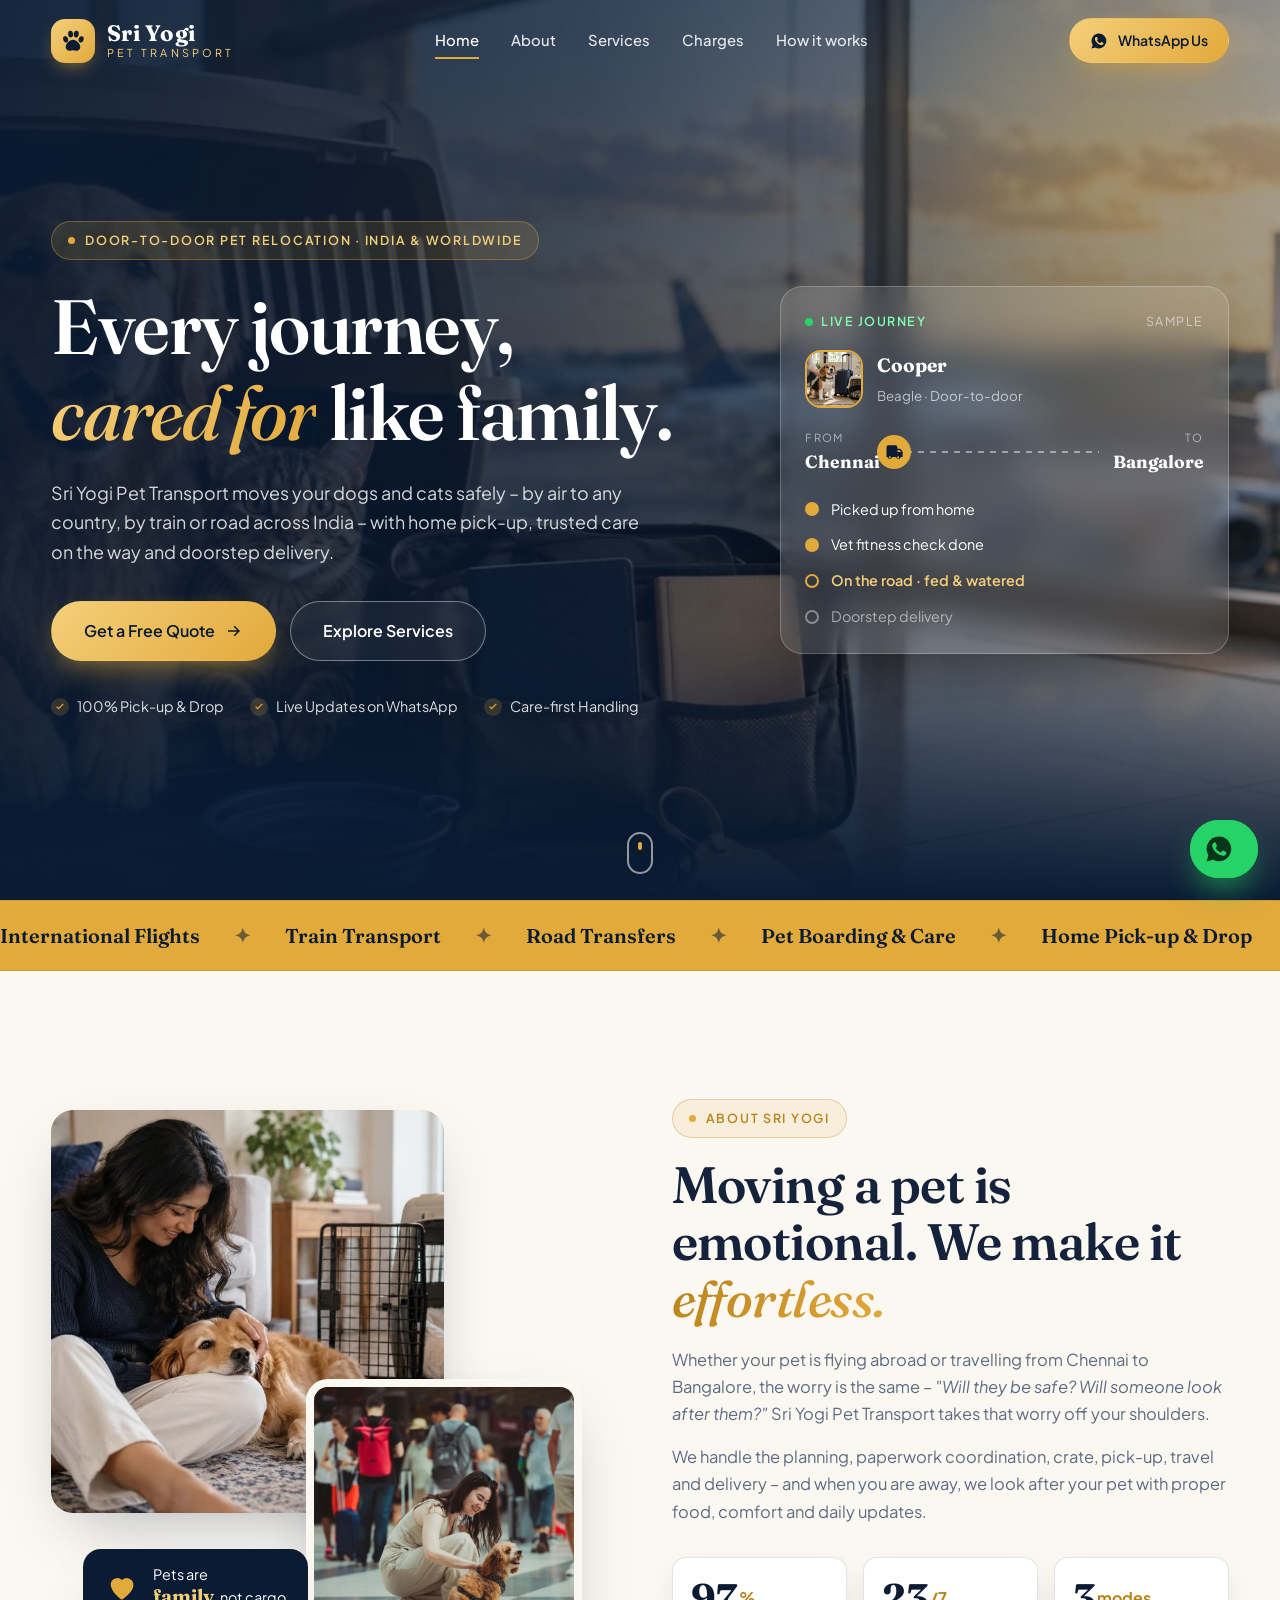
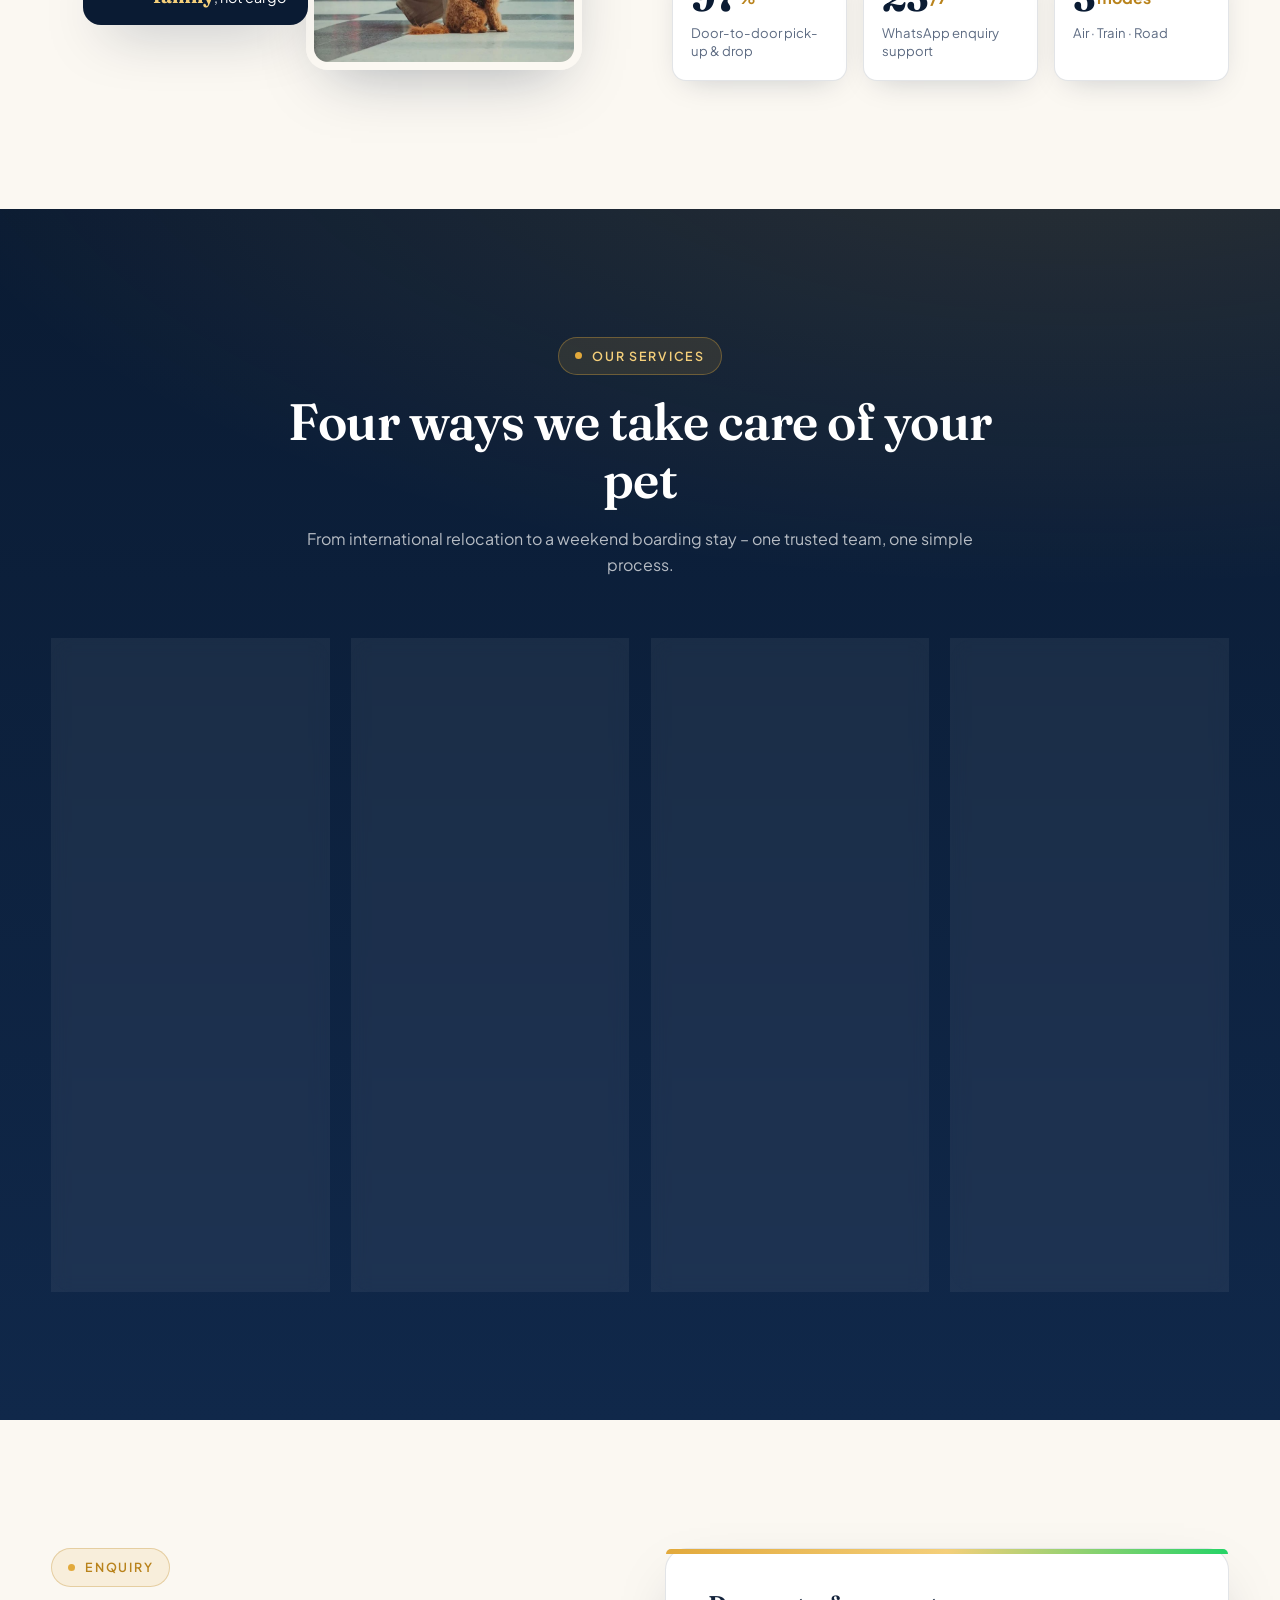
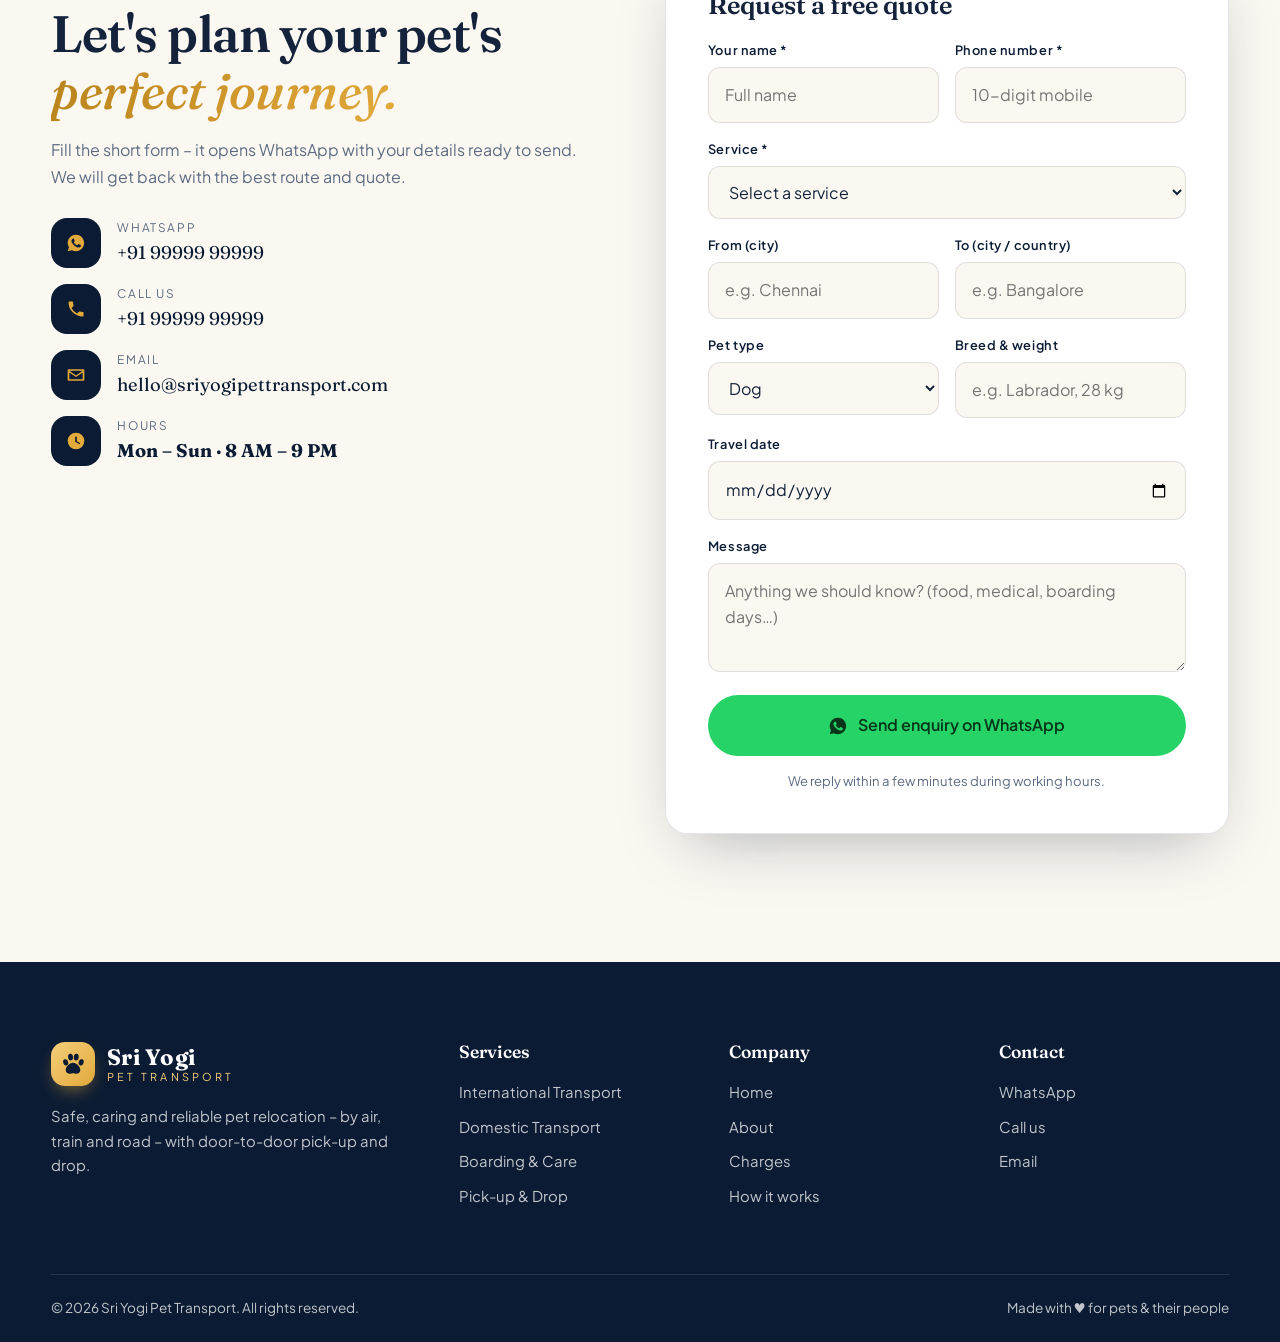
==== index.html @ 923035b8 "Initial commit: Sri Yogi Pet Transport website with responsive design" ====
<!DOCTYPE html>
<html lang="en">
<head>
  <meta charset="UTF-8" />
  <meta name="viewport" content="width=device-width, initial-scale=1" />
  <title>Safe Pet Relocation – Air, Train & Road | Sri Yogi Pet Transport</title>
  <meta name="description" content="Sri Yogi Pet Transport – door-to-door pet relocation for dogs and cats. International flights, domestic train and road transport, pet boarding, and pick-up &amp; drop across India." />
  <meta name="theme-color" content="#0a1b33" />
  <link rel="preconnect" href="https://fonts.googleapis.com" />
  <link rel="preconnect" href="https://fonts.gstatic.com" crossorigin />
  <link href="https://fonts.googleapis.com/css2?family=Fraunces:opsz,wght@9..144,400;9..144,600;9..144,700&family=Plus+Jakarta+Sans:wght@400;500;600;700&display=swap" rel="stylesheet" />
  <link rel="stylesheet" href="css/style.css" />
</head>
<body data-page="index.html">

  <!-- Preloader -->
  <div class="preloader" id="preloader" aria-hidden="true">
    <div class="preloader__inner">
      <svg class="preloader__paw" viewBox="0 0 64 64" width="72" height="72"><use href="#i-paw"/></svg>
      <span class="preloader__text">Sri Yogi Pet Transport</span>
      <div class="preloader__bar"><i></i></div>
    </div>
  </div>

  <!-- SVG icon sprite -->
  <svg width="0" height="0" style="position:absolute" aria-hidden="true">
    <defs>
      <symbol id="i-paw" viewBox="0 0 64 64"><g fill="currentColor"><ellipse cx="14" cy="28" rx="6" ry="8" transform="rotate(-18 14 28)"/><ellipse cx="26" cy="15" rx="6" ry="8.5" transform="rotate(-6 26 15)"/><ellipse cx="40" cy="15" rx="6" ry="8.5" transform="rotate(6 40 15)"/><ellipse cx="52" cy="28" rx="6" ry="8" transform="rotate(18 52 28)"/><path d="M32 29c-9 0-18 10-18 18 0 6 4.5 9 10 9 3.2 0 5.2-1.3 8-1.3s4.8 1.3 8 1.3c5.5 0 10-3 10-9 0-8-9-18-18-18z"/></g></symbol>
      <symbol id="i-plane" viewBox="0 0 24 24"><path fill="currentColor" d="M21 16v-2l-8-5V3.5a1.5 1.5 0 0 0-3 0V9l-8 5v2l8-2.5V19l-2 1.5V22l3.5-1 3.5 1v-1.5L13 19v-5.5z"/></symbol>
      <symbol id="i-train" viewBox="0 0 24 24"><path fill="currentColor" d="M12 2C8 2 4 2.5 4 6v9.5A3.5 3.5 0 0 0 7.5 19L6 20.5V21h2l2-2h4l2 2h2v-.5L16.5 19a3.5 3.5 0 0 0 3.5-3.5V6c0-3.5-4-4-8-4zM7.5 16a1.5 1.5 0 1 1 0-3 1.5 1.5 0 0 1 0 3zm9 0a1.5 1.5 0 1 1 0-3 1.5 1.5 0 0 1 0 3zM18 10H6V6h12z"/></symbol>
      <symbol id="i-van" viewBox="0 0 24 24"><path fill="currentColor" d="M3 6a2 2 0 0 1 2-2h9a2 2 0 0 1 2 2v2h2.6a2 2 0 0 1 1.6.8l1.8 2.4c.2.3.4.7.4 1.1V17a1 1 0 0 1-1 1h-1.1a3 3 0 0 1-5.8 0H9.9a3 3 0 0 1-5.8 0H3zm13 4v2h4.5L19 10zM7 17.2a1.2 1.2 0 1 0 0 2.4 1.2 1.2 0 0 0 0-2.4zm10 0a1.2 1.2 0 1 0 0 2.4 1.2 1.2 0 0 0 0-2.4z"/></symbol>
      <symbol id="i-home" viewBox="0 0 24 24"><path fill="currentColor" d="M12 3 2 12h3v8h5v-5h4v5h5v-8h3z"/></symbol>
      <symbol id="i-shield" viewBox="0 0 24 24"><path fill="currentColor" d="M12 2 4 5v6c0 5 3.4 9.3 8 11 4.6-1.7 8-6 8-11V5zm-1.2 14-3.5-3.5 1.4-1.4 2.1 2.1 4.6-4.6 1.4 1.4z"/></symbol>
      <symbol id="i-pin" viewBox="0 0 24 24"><path fill="currentColor" d="M12 2a7 7 0 0 0-7 7c0 5.2 7 13 7 13s7-7.8 7-13a7 7 0 0 0-7-7zm0 9.5A2.5 2.5 0 1 1 12 6.500a2.5 2.5 0 0 1 0 5z"/></symbol>
      <symbol id="i-doc" viewBox="0 0 24 24"><path fill="currentColor" d="M6 2h8l6 6v12a2 2 0 0 1-2 2H6a2 2 0 0 1-2-2V4a2 2 0 0 1 2-2zm7 1.5V9h5.500zM8 13v1.500h8V13zm0 3.500V18h8v-1.500z"/></symbol>
      <symbol id="i-heart" viewBox="0 0 24 24"><path fill="currentColor" d="M12 21s-8-5.200-8-11.200A4.800 4.800 0 0 1 12 7a4.800 4.800 0 0 1 8 3.800C20 15.800 12 21 12 21z"/></symbol>
      <symbol id="i-clock" viewBox="0 0 24 24"><path fill="currentColor" d="M12 2a10 10 0 1 0 0 20 10 10 0 0 0 0-20zm1 5v5.400l4 2.300-.8 1.300L11 13V7z"/></symbol>
      <symbol id="i-phone" viewBox="0 0 24 24"><path fill="currentColor" d="M6.600 10.800a15 15 0 0 0 6.600 6.600l2.200-2.200a1 1 0 0 1 1-.25c1.100.37 2.300.57 3.600.57a1 1 0 0 1 1 1V20a1 1 0 0 1-1 1A17 17 0 0 1 3 4a1 1 0 0 1 1-1h3.500a1 1 0 0 1 1 1c0 1.300.2 2.500.57 3.600a1 1 0 0 1-.25 1z"/></symbol>
      <symbol id="i-mail" viewBox="0 0 24 24"><path fill="currentColor" d="M3 5h18a1 1 0 0 1 1 1v12a1 1 0 0 1-1 1H3a1 1 0 0 1-1-1V6a1 1 0 0 1 1-1zm9 7.500L20 7H4zm0 2L4 9v8h16V9z"/></symbol>
      <symbol id="i-wa" viewBox="0 0 24 24"><path fill="currentColor" d="M12.040 2a9.900 9.900 0 0 0-8.500 15l-1.500 5 5.100-1.400A9.900 9.900 0 1 0 12.040 2zm5.800 14c-.25.700-1.400 1.300-1.900 1.350-.5.050-1 .25-3.400-.7-2.900-1.150-4.700-4.100-4.850-4.300-.15-.2-1.150-1.500-1.150-2.900s.75-2.050 1-2.350c.25-.3.550-.35.750-.35h.55c.2 0 .45-.05.65.5.25.55.8 1.900.85 2.050.05.15.1.3 0 .5-.1.200-.15.300-.3.500-.15.150-.3.350-.45.500-.15.150-.3.300-.15.600.15.300.7 1.150 1.500 1.850 1 .9 1.900 1.200 2.200 1.350.3.150.45.100.65-.1.150-.2.700-.8.900-1.100.2-.3.400-.25.650-.15.250.1 1.650.8 1.950.95.300.15.500.2.550.3.100.1.100.55-.15 1.250z"/></symbol>
      <symbol id="i-check" viewBox="0 0 24 24"><path fill="currentColor" d="m9.500 16.200-4-4 1.400-1.400 2.600 2.600 7.600-7.600 1.400 1.400z"/></symbol>
      <symbol id="i-arrow" viewBox="0 0 24 24"><path fill="currentColor" d="M13 5l7 7-7 7-1.400-1.400L16.200 13H4v-2h12.200l-4.600-4.600z"/></symbol>
    </defs>
  </svg>

  <!-- Header -->
  <header class="nav" id="nav">
    <div class="container nav__inner">
      <a href="index.html" class="brand" aria-label="Sri Yogi Pet Transport – Home">
        <span class="brand__mark"><svg width="26" height="26"><use href="#i-paw"/></svg></span>
        <span class="brand__text"><strong>Sri Yogi</strong><small>Pet Transport</small></span>
      </a>
      <nav class="nav__links" id="navLinks" aria-label="Primary">
        <a href="index.html" class="is-active">Home</a><a href="about.html">About</a><a href="services.html">Services</a><a href="charges.html">Charges</a><a href="how-it-works.html">How it works</a>
        <a href="#contact" class="nav__cta-mobile" data-wa-link><svg width="18" height="18"><use href="#i-wa"/></svg> WhatsApp Us</a>
      </nav>
      <div class="nav__actions">
        <a href="#contact" class="btn btn--gold btn--sm" data-wa-link>
          <svg width="18" height="18"><use href="#i-wa"/></svg> WhatsApp Us
        </a>
        <button class="burger" id="burger" aria-label="Menu" aria-expanded="false"><span></span><span></span><span></span></button>
      </div>
    </div>
  </header>

  <main>
    <section class="hero" id="home">
      <div class="hero__slides" aria-hidden="true">
        <div class="hero__slide is-active" style="background-image:url('images/travel-kit.jpg')"></div>
        <div class="hero__slide" style="background-image:url('images/airport-handover.jpg')"></div>
        <div class="hero__slide" style="background-image:url('images/intl-crate-pair.jpg')"></div>
      </div>
      <div class="hero__overlay"></div>
      <div class="hero__glow"></div>

      <div class="container hero__inner">
        <div class="hero__content">
          <span class="eyebrow reveal"><i></i> Door-to-door pet relocation · India &amp; Worldwide</span>
          <h1 class="hero__title reveal" data-delay="1">Every journey,<br><em>cared for</em> like family.</h1>
          <p class="hero__lead reveal" data-delay="2">
            Sri Yogi Pet Transport moves your dogs and cats safely – by air to any country, by train or road across India –
            with home pick-up, trusted care on the way and doorstep delivery.
          </p>
          <div class="hero__btns reveal" data-delay="3">
            <a href="#contact" class="btn btn--gold btn--lg">Get a Free Quote <svg width="18" height="18"><use href="#i-arrow"/></svg></a>
            <a href="services.html" class="btn btn--ghost btn--lg">Explore Services</a>
          </div>
          <ul class="hero__trust reveal" data-delay="4">
            <li><svg width="18" height="18"><use href="#i-check"/></svg> 100% Pick-up &amp; Drop</li>
            <li><svg width="18" height="18"><use href="#i-check"/></svg> Live Updates on WhatsApp</li>
            <li><svg width="18" height="18"><use href="#i-check"/></svg> Care-first Handling</li>
          </ul>
        </div>

        <aside class="journey-card reveal" data-delay="3" aria-label="Sample journey tracker">
          <div class="journey-card__head">
            <span class="live"><i></i> Live journey</span>
            <span class="journey-card__id">Sample</span>
          </div>
          <div class="journey-card__pet">
            <img src="images/pickup-ready.jpg" alt="Beagle ready for travel with crate and luggage" />
            <div><strong>Cooper</strong><small>Beagle · Door-to-door</small></div>
          </div>
          <div class="journey-card__route">
            <div><small>From</small><strong>Chennai</strong></div>
            <div class="journey-card__line"><span class="journey-card__van"><svg width="20" height="20"><use href="#i-van"/></svg></span></div>
            <div class="r"><small>To</small><strong>Bangalore</strong></div>
          </div>
          <ul class="steps-mini">
            <li class="done"><i></i> Picked up from home</li>
            <li class="done"><i></i> Vet fitness check done</li>
            <li class="now"><i></i> On the road · fed &amp; watered</li>
            <li><i></i> Doorstep delivery</li>
          </ul>
        </aside>
      </div>

      <a href="#about" class="scroll-hint" aria-label="Scroll down"><span></span></a>
    </section>

    <div class="marquee" aria-hidden="true">
      <div class="marquee__track">
        <span>International Flights</span><b>✦</b><span>Train Transport</span><b>✦</b><span>Road Transfers</span><b>✦</b><span>Pet Boarding &amp; Care</span><b>✦</b><span>Home Pick-up &amp; Drop</span><b>✦</b><span>Travel Documentation</span><b>✦</b>
        <span>International Flights</span><b>✦</b><span>Train Transport</span><b>✦</b><span>Road Transfers</span><b>✦</b><span>Pet Boarding &amp; Care</span><b>✦</b><span>Home Pick-up &amp; Drop</span><b>✦</b><span>Travel Documentation</span><b>✦</b>
      </div>
    </div>

    <section class="section about" id="about">
      <div class="container about__grid">
        <div class="about__media">
          <div class="about__img about__img--a"><img src="images/crate-comfort.jpg" alt="Woman comforting her golden retriever beside a travel crate" /></div>
          <div class="about__img about__img--b"><img src="images/airport-greeting.jpg" alt="Woman greeting her dog at the airport" /></div>
          <div class="about__badge"><svg width="34" height="34"><use href="#i-heart"/></svg><span>Pets are<br><b>family</b>, not cargo</span></div>
        </div>
        <div class="about__text">
          <span class="eyebrow eyebrow--dark reveal"><i></i> About Sri Yogi</span>
          <h2 class="h2 reveal">Moving a pet is emotional. We make it <em>effortless.</em></h2>
          <p class="reveal">
            Whether your pet is flying abroad or travelling from Chennai to Bangalore, the worry is the same –
            <em>"Will they be safe? Will someone look after them?"</em> Sri Yogi Pet Transport takes that worry off your shoulders.
          </p>
          <p class="reveal">
            We handle the planning, paperwork coordination, crate, pick-up, travel and delivery – and when you are away,
            we look after your pet with proper food, comfort and daily updates.
          </p>
          <div class="stats reveal">
            <div class="stat"><b data-count="100">0</b><sup>%</sup><span>Door-to-door pick-up &amp; drop</span></div>
            <div class="stat"><b data-count="24">0</b><sup>/7</sup><span>WhatsApp enquiry support</span></div>
            <div class="stat"><b data-count="3">0</b><sup>modes</sup><span>Air · Train · Road</span></div>
          </div>
        </div>
      </div>
    </section>

    <section class="section services" id="services">
      <div class="container">
        <div class="section__head center">
          <span class="eyebrow reveal"><i></i> Our Services</span>
          <h2 class="h2 h2--light reveal">Four ways we take care of your pet</h2>
          <p class="reveal">From international relocation to a weekend boarding stay – one trusted team, one simple process.</p>
        </div>

        <div class="cards">
          <article class="card tilt reveal">
            <div class="card__img"><img src="images/intl-crate-pair.jpg" alt="Dog and cat inside a travel crate at an airport" loading="lazy" /><span class="card__icon"><svg width="26" height="26"><use href="#i-plane"/></svg></span></div>
            <div class="card__body">
              <span class="card__num">01</span>
              <h3>International Pet Transportation</h3>
              <p>Dogs and cats – India to foreign countries and foreign countries to India.</p>
              <ul>
                <li><svg width="16" height="16"><use href="#i-check"/></svg> Flight booking coordination</li>
                <li><svg width="16" height="16"><use href="#i-check"/></svg> Travel crate arrangements</li>
                <li><svg width="16" height="16"><use href="#i-check"/></svg> Required documentation assistance</li>
                <li><svg width="16" height="16"><use href="#i-check"/></svg> Airport pick-up &amp; delivery coordination</li>
              </ul>
              <a href="#contact" class="card__link" data-service="International Pet Transportation">Enquire now <svg width="16" height="16"><use href="#i-arrow"/></svg></a>
            </div>
          </article>

          <article class="card tilt reveal" data-delay="1">
            <div class="card__img"><img src="images/train-journey.jpg" alt="Pet owner travelling by train with his Labrador" loading="lazy" /><span class="card__icon"><svg width="26" height="26"><use href="#i-train"/></svg></span></div>
            <div class="card__body">
              <span class="card__num">02</span>
              <h3>Domestic Pet Transportation</h3>
              <p>City-to-city within India – for example Chennai to Bangalore, Coimbatore to Chennai.</p>
              <ul>
                <li><svg width="16" height="16"><use href="#i-check"/></svg> Train transportation</li>
                <li><svg width="16" height="16"><use href="#i-check"/></svg> Road transportation</li>
                <li><svg width="16" height="16"><use href="#i-check"/></svg> City-to-city pick-up &amp; drop</li>
                <li><svg width="16" height="16"><use href="#i-check"/></svg> Door-to-door delivery</li>
              </ul>
              <a href="#contact" class="card__link" data-service="Domestic Pet Transportation">Enquire now <svg width="16" height="16"><use href="#i-arrow"/></svg></a>
            </div>
          </article>

          <article class="card tilt reveal" data-delay="2">
            <div class="card__img"><img src="images/boarding.jpg" alt="Happy Labrador relaxing at a clean pet boarding centre" loading="lazy" /><span class="card__icon"><svg width="26" height="26"><use href="#i-home"/></svg></span></div>
            <div class="card__body">
              <span class="card__num">03</span>
              <h3>Pet Boarding &amp; Care</h3>
              <p>Going on vacation or a business trip? Leave your pet with us, safe and comfortable.</p>
              <ul>
                <li><svg width="16" height="16"><use href="#i-check"/></svg> Daily pet accommodation</li>
                <li><svg width="16" height="16"><use href="#i-check"/></svg> Food &amp; feeding</li>
                <li><svg width="16" height="16"><use href="#i-check"/></svg> Bathing &amp; grooming (if offered)</li>
                <li><svg width="16" height="16"><use href="#i-check"/></svg> Daily care &amp; photo/video updates</li>
              </ul>
              <a href="#contact" class="card__link" data-service="Pet Boarding & Care">Enquire now <svg width="16" height="16"><use href="#i-arrow"/></svg></a>
            </div>
          </article>

          <article class="card tilt reveal" data-delay="3">
            <div class="card__img"><img src="images/pickup-ready.jpg" alt="Beagle waiting with luggage and travel crate for pick-up" loading="lazy" /><span class="card__icon"><svg width="26" height="26"><use href="#i-van"/></svg></span></div>
            <div class="card__body">
              <span class="card__num">04</span>
              <h3>Pet Pick-up &amp; Drop</h3>
              <p>A dedicated pick-up and drop for every trip – from your home to the destination doorstep.</p>
              <ul>
                <li><svg width="16" height="16"><use href="#i-check"/></svg> Home pick-up</li>
                <li><svg width="16" height="16"><use href="#i-check"/></svg> Airport &amp; railway station pick-up</li>
                <li><svg width="16" height="16"><use href="#i-check"/></svg> Destination doorstep delivery</li>
                <li><svg width="16" height="16"><use href="#i-check"/></svg> Dedicated pet transport vehicle (if available)</li>
              </ul>
              <a href="#contact" class="card__link" data-service="Pet Pick-up & Drop">Enquire now <svg width="16" height="16"><use href="#i-arrow"/></svg></a>
            </div>
          </article>
        </div>
      </div>
    </section>

    <section class="section contact" id="contact">
      <div class="container contact__grid">
        <div class="contact__info">
          <span class="eyebrow eyebrow--dark reveal"><i></i> Enquiry</span>
          <h2 class="h2 reveal">Let's plan your pet's <em>perfect journey.</em></h2>
          <p class="reveal">Fill the short form – it opens WhatsApp with your details ready to send. We will get back with the best route and quote.</p>

          <ul class="contact__list reveal">
            <li><span><svg width="20" height="20"><use href="#i-wa"/></svg></span><div><small>WhatsApp</small><a href="#" data-wa-link data-wa-text>+91 00000 00000</a></div></li>
            <li><span><svg width="20" height="20"><use href="#i-phone"/></svg></span><div><small>Call us</small><a href="#" data-phone-link data-phone-text>+91 00000 00000</a></div></li>
            <li><span><svg width="20" height="20"><use href="#i-mail"/></svg></span><div><small>Email</small><a href="#" data-mail-link data-mail-text>hello@sriyogipettransport.com</a></div></li>
            <li><span><svg width="20" height="20"><use href="#i-clock"/></svg></span><div><small>Hours</small><b>Mon – Sun · 8 AM – 9 PM</b></div></li>
          </ul>
        </div>

        <form class="form reveal" id="enquiryForm" novalidate>
          <h3>Request a free quote</h3>
          <div class="field-row">
            <label class="field"><span>Your name *</span><input type="text" name="name" required placeholder="Full name" /></label>
            <label class="field"><span>Phone number *</span><input type="tel" name="phone" required placeholder="10-digit mobile" /></label>
          </div>
          <label class="field"><span>Service *</span>
            <select name="service" id="serviceSelect" required>
              <option value="">Select a service</option>
              <option>International Pet Transportation</option>
              <option>Domestic Pet Transportation</option>
              <option>Pet Boarding &amp; Care</option>
              <option>Pet Pick-up &amp; Drop</option>
            </select>
          </label>
          <div class="field-row">
            <label class="field"><span>From (city)</span><input type="text" name="from" placeholder="e.g. Chennai" /></label>
            <label class="field"><span>To (city / country)</span><input type="text" name="to" placeholder="e.g. Bangalore" /></label>
          </div>
          <div class="field-row">
            <label class="field"><span>Pet type</span>
              <select name="pet"><option>Dog</option><option>Cat</option></select>
            </label>
            <label class="field"><span>Breed &amp; weight</span><input type="text" name="breed" placeholder="e.g. Labrador, 28 kg" /></label>
          </div>
          <label class="field"><span>Travel date</span><input type="date" name="date" /></label>
          <label class="field"><span>Message</span><textarea name="msg" rows="3" placeholder="Anything we should know? (food, medical, boarding days…)"></textarea></label>
          <button type="submit" class="btn btn--wa btn--lg btn--block"><svg width="20" height="20"><use href="#i-wa"/></svg> Send enquiry on WhatsApp</button>
          <p class="form__note" id="formNote">We reply within a few minutes during working hours.</p>
        </form>
      </div>
    </section>
  </main>

  <!-- FOOTER -->
  <footer class="footer">
    <div class="container footer__grid">
      <div class="footer__brand">
        <a href="index.html" class="brand brand--light"><span class="brand__mark"><svg width="26" height="26"><use href="#i-paw"/></svg></span><span class="brand__text"><strong>Sri Yogi</strong><small>Pet Transport</small></span></a>
        <p>Safe, caring and reliable pet relocation – by air, train and road – with door-to-door pick-up and drop.</p>
      </div>
      <div><h4>Services</h4><ul><li><a href="services.html">International Transport</a></li><li><a href="services.html">Domestic Transport</a></li><li><a href="services.html">Boarding &amp; Care</a></li><li><a href="services.html">Pick-up &amp; Drop</a></li></ul></div>
      <div><h4>Company</h4><ul><li><a href="index.html">Home</a></li><li><a href="about.html">About</a></li><li><a href="charges.html">Charges</a></li><li><a href="how-it-works.html">How it works</a></li></ul></div>
      <div><h4>Contact</h4><ul><li><a href="#" data-wa-link>WhatsApp</a></li><li><a href="#" data-phone-link>Call us</a></li><li><a href="#" data-mail-link>Email</a></li></ul></div>
    </div>
    <div class="container footer__bar"><span>© <span id="year"></span> Sri Yogi Pet Transport. All rights reserved.</span><span>Made with ♥ for pets &amp; their people</span></div>
  </footer>

  <a href="#" class="wa-float" data-wa-link aria-label="Chat on WhatsApp"><svg width="30" height="30"><use href="#i-wa"/></svg><span>Chat with us</span></a>
  <button class="to-top" id="toTop" aria-label="Back to top"><svg width="20" height="20" style="transform:rotate(-90deg)"><use href="#i-arrow"/></svg></button>

  <script src="js/main.js"></script>
</body>
</html>
---- css/style.css ----
/* ==========================================================
   Sri Yogi Pet Transport – Premium stylesheet
   ========================================================== */
:root{
  --navy:#0a1b33; --navy-2:#10284a; --navy-3:#17355f;
  --gold:#e2a93b; --gold-2:#f4cf7a; --gold-3:#b9831c;
  --cream:#fbf8f2; --cream-2:#f3ede1; --white:#fff;
  --ink:#14233b; --muted:#5d6b82; --line:rgba(20,35,59,.12);
  --wa:#25d366; --wa-dark:#1ba955;
  --radius:22px; --radius-sm:14px;
  --shadow:0 24px 60px -24px rgba(10,27,51,.35);
  --shadow-sm:0 10px 30px -14px rgba(10,27,51,.25);
  --ff-head:'Fraunces',Georgia,'Times New Roman',serif;
  --ff-body:'Plus Jakarta Sans',system-ui,-apple-system,'Segoe UI',Roboto,sans-serif;
  --ease:cubic-bezier(.22,.8,.24,1);
}
*,*::before,*::after{box-sizing:border-box}
html{scroll-behavior:smooth;scroll-padding-top:84px;overflow-x:hidden}
body{margin:0;font-family:var(--ff-body);color:var(--ink);background:var(--cream);line-height:1.65;-webkit-font-smoothing:antialiased;overflow-x:hidden;width:100%}
img{max-width:100%;display:block}
a{color:inherit;text-decoration:none}
ul{list-style:none;margin:0;padding:0}
button{font:inherit;cursor:pointer}
h1,h2,h3,h4{font-family:var(--ff-head);line-height:1.12;margin:0;font-weight:600}
p{margin:0 0 1rem}
.container{width:min(1200px,92%);margin-inline:auto}
.section{padding:clamp(72px,10vw,130px) 0;position:relative}
.center{text-align:center}
svg{flex-shrink:0}

/* ---------- Preloader ---------- */
.preloader{position:fixed;inset:0;background:var(--navy);z-index:999;display:grid;place-items:center;transition:opacity .6s var(--ease),visibility .6s}
.preloader.is-done{opacity:0;visibility:hidden}
.preloader__inner{text-align:center;color:var(--gold)}
.preloader__paw{animation:pawBounce 1s ease-in-out infinite}
.preloader__text{display:block;margin:14px 0 18px;font-family:var(--ff-head);font-size:1.25rem;color:#fff;letter-spacing:.04em}
.preloader__bar{width:180px;height:3px;background:rgba(255,255,255,.15);border-radius:3px;overflow:hidden;margin:auto}
.preloader__bar i{display:block;height:100%;width:40%;background:linear-gradient(90deg,var(--gold),var(--gold-2));animation:load 1.1s ease-in-out infinite}
@keyframes pawBounce{0%,100%{transform:translateY(0) rotate(-6deg)}50%{transform:translateY(-12px) rotate(6deg)}}
@keyframes load{0%{transform:translateX(-100%)}100%{transform:translateX(450%)}}

/* ---------- Buttons ---------- */
.btn{display:inline-flex;align-items:center;justify-content:center;gap:10px;padding:13px 26px;border-radius:999px;font-weight:600;font-size:.95rem;border:1.5px solid transparent;transition:transform .35s var(--ease),box-shadow .35s var(--ease),background .3s,color .3s,border-color .3s;position:relative;overflow:hidden;white-space:nowrap}
.btn svg{transition:transform .35s var(--ease)}
.btn:hover svg:last-child{transform:translateX(4px)}
.btn--sm{padding:10px 20px;font-size:.88rem}
.btn--lg{padding:16px 32px;font-size:1rem}
.btn--block{width:100%}
.btn--gold{background:linear-gradient(135deg,var(--gold-2),var(--gold));color:var(--navy);box-shadow:0 12px 30px -10px rgba(226,169,59,.7)}
.btn--gold:hover{transform:translateY(-3px);box-shadow:0 18px 36px -10px rgba(226,169,59,.85)}
.btn--ghost{color:#fff;border-color:rgba(255,255,255,.4);background:rgba(255,255,255,.06);backdrop-filter:blur(6px)}
.btn--ghost:hover{background:#fff;color:var(--navy);transform:translateY(-3px)}
.btn--navy{background:var(--navy);color:#fff}
.btn--navy:hover{background:var(--navy-3);transform:translateY(-3px);box-shadow:var(--shadow-sm)}
.btn--wa{background:var(--wa);color:#05361a}
.btn--wa:hover{background:var(--wa-dark);color:#fff;transform:translateY(-3px);box-shadow:0 16px 30px -12px rgba(37,211,102,.8)}
.btn::after{content:"";position:absolute;top:0;left:-120%;width:60%;height:100%;background:linear-gradient(100deg,transparent,rgba(255,255,255,.45),transparent);transform:skewX(-20deg);transition:left .7s var(--ease)}
.btn:hover::after{left:140%}

/* ---------- Eyebrow / headings ---------- */
.eyebrow{display:inline-flex;align-items:center;gap:10px;padding:8px 16px;border-radius:999px;font-size:.78rem;letter-spacing:.14em;text-transform:uppercase;font-weight:600;color:var(--gold-2);background:rgba(226,169,59,.12);border:1px solid rgba(226,169,59,.35)}
.eyebrow i{width:7px;height:7px;border-radius:50%;background:var(--gold);box-shadow:0 0 0 0 rgba(226,169,59,.7);animation:ping 2s infinite}
.eyebrow--dark{color:var(--gold-3);background:rgba(226,169,59,.12);border-color:rgba(185,131,28,.3)}
@keyframes ping{70%{box-shadow:0 0 0 10px rgba(226,169,59,0)}100%{box-shadow:0 0 0 0 rgba(226,169,59,0)}}
.h2{font-size:clamp(2rem,4.2vw,3.2rem);margin:18px 0 18px;letter-spacing:-.01em}
.h2 em,.hero__title em{font-style:italic;font-weight:500;background:linear-gradient(120deg,var(--gold-3),var(--gold));-webkit-background-clip:text;background-clip:text;color:transparent}
.h2--light{color:#fff}
.section__head{max-width:720px;margin:0 auto 60px}
.section__head p{color:var(--muted)}
.services .section__head p,.process .section__head p,.faq p{color:rgba(255,255,255,.7)}

/* ---------- Navigation ---------- */
.nav{position:fixed;inset:0 0 auto 0;z-index:100;padding:18px 0;transition:background .4s,padding .4s,box-shadow .4s}
.nav.is-scrolled{background:rgba(10,27,51,.88);backdrop-filter:blur(14px);padding:10px 0;box-shadow:0 10px 30px -18px rgba(0,0,0,.6)}
.nav__inner{display:flex;align-items:center;justify-content:space-between;gap:24px}
.brand{display:flex;align-items:center;gap:12px;color:#fff}
.brand__mark{width:44px;height:44px;border-radius:14px;display:grid;place-items:center;background:linear-gradient(135deg,var(--gold-2),var(--gold));color:var(--navy);box-shadow:0 8px 20px -8px rgba(226,169,59,.8);transition:transform .5s var(--ease)}
.brand:hover .brand__mark{transform:rotate(-12deg) scale(1.06)}
.brand__text{display:flex;flex-direction:column;line-height:1}
.brand__text strong{font-family:var(--ff-head);font-size:1.4rem;letter-spacing:.01em}
.brand__text small{font-size:.68rem;letter-spacing:.28em;text-transform:uppercase;color:var(--gold-2);margin-top:4px}
.nav__links{display:flex;gap:32px}
.nav__links a{color:rgba(255,255,255,.88);font-weight:500;font-size:.93rem;position:relative;padding:6px 0}
.nav__links a::after{content:"";position:absolute;left:0;bottom:0;height:2px;width:0;background:var(--gold);transition:width .35s var(--ease)}
.nav__links a:hover,.nav__links a.is-active{color:#fff}
.nav__links a:hover::after,.nav__links a.is-active::after{width:100%}
.nav__cta-mobile{display:none}
.nav__actions{display:flex;align-items:center;gap:14px}
.burger{display:none;width:44px;height:44px;border-radius:12px;border:1px solid rgba(255,255,255,.3);background:rgba(255,255,255,.08);flex-direction:column;align-items:center;justify-content:center;gap:5px}
.burger span{width:20px;height:2px;background:#fff;border-radius:2px;transition:transform .35s var(--ease),opacity .25s}
.burger[aria-expanded="true"] span:nth-child(1){transform:translateY(7px) rotate(45deg)}
.burger[aria-expanded="true"] span:nth-child(2){opacity:0}
.burger[aria-expanded="true"] span:nth-child(3){transform:translateY(-7px) rotate(-45deg)}

/* ---------- Hero ---------- */
.hero{position:relative;min-height:100vh;min-height:100svh;display:flex;align-items:center;color:#fff;overflow:hidden;padding:130px 0 90px;background:var(--navy)}
.hero__slides,.hero__slide{position:absolute;inset:0}
.hero__slide{background-size:cover;background-position:center;opacity:0;transform:scale(1.08);transition:opacity 1.6s ease}
.hero__slide.is-active{opacity:1;animation:kenburns 14s ease-out forwards}
@keyframes kenburns{from{transform:scale(1.08)}to{transform:scale(1.22) translate(-1.5%,1%)}}
.hero__overlay{position:absolute;inset:0;background:linear-gradient(100deg,rgba(10,27,51,.94) 0%,rgba(10,27,51,.78) 42%,rgba(10,27,51,.35) 100%),linear-gradient(0deg,var(--navy) 0%,transparent 30%)}
.hero__glow{position:absolute;width:640px;height:640px;right:-160px;top:-160px;background:radial-gradient(circle,rgba(226,169,59,.32),transparent 65%);filter:blur(10px);animation:float 9s ease-in-out infinite}
@keyframes float{0%,100%{transform:translate(0,0)}50%{transform:translate(-40px,40px)}}
.hero__inner{position:relative;display:grid;grid-template-columns:1.2fr .8fr;gap:56px;align-items:center}
.hero__title{font-size:clamp(2.6rem,6vw,5rem);margin:24px 0 22px;letter-spacing:-.02em;font-weight:600}
.hero__title em{background:linear-gradient(120deg,var(--gold-2),var(--gold));-webkit-background-clip:text;background-clip:text}
.hero__lead{font-size:clamp(1rem,1.4vw,1.18rem);color:rgba(255,255,255,.82);max-width:600px}
.hero__btns{display:flex;flex-wrap:wrap;gap:14px;margin:34px 0 34px}
.hero__trust{display:flex;flex-wrap:wrap;gap:12px 26px;font-size:.9rem;color:rgba(255,255,255,.85)}
.hero__trust li{display:flex;align-items:center;gap:8px}
.hero__trust svg{color:var(--gold);background:rgba(226,169,59,.18);border-radius:50%;padding:2px}

.journey-card{background:rgba(255,255,255,.1);border:1px solid rgba(255,255,255,.22);backdrop-filter:blur(18px);border-radius:var(--radius);padding:24px;box-shadow:0 30px 70px -30px rgba(0,0,0,.7);animation:bob 6s ease-in-out infinite}
@keyframes bob{0%,100%{transform:translateY(0)}50%{transform:translateY(-12px)}}
.journey-card__head{display:flex;justify-content:space-between;align-items:center;margin-bottom:18px;font-size:.78rem;text-transform:uppercase;letter-spacing:.12em}
.live{display:flex;align-items:center;gap:8px;color:#7dffb0;font-weight:600}
.live i{width:8px;height:8px;border-radius:50%;background:#25d366;animation:ping2 1.6s infinite}
@keyframes ping2{0%{box-shadow:0 0 0 0 rgba(37,211,102,.7)}100%{box-shadow:0 0 0 12px rgba(37,211,102,0)}}
.journey-card__id{color:rgba(255,255,255,.55)}
.journey-card__pet{display:flex;gap:14px;align-items:center;margin-bottom:20px}
.journey-card__pet img{width:58px;height:58px;border-radius:16px;object-fit:cover;border:2px solid var(--gold)}
.journey-card__pet strong{display:block;font-family:var(--ff-head);font-size:1.2rem}
.journey-card__pet small{color:rgba(255,255,255,.65)}
.journey-card__route{display:flex;align-items:center;gap:14px;margin-bottom:22px}
.journey-card__route small{display:block;font-size:.7rem;text-transform:uppercase;letter-spacing:.12em;color:rgba(255,255,255,.55)}
.journey-card__route strong{font-family:var(--ff-head);font-size:1.1rem}
.journey-card__route .r{text-align:right}
.journey-card__line{flex:1;height:2px;position:relative;background:repeating-linear-gradient(90deg,rgba(255,255,255,.45) 0 6px,transparent 6px 12px)}
.journey-card__van{position:absolute;top:50%;left:0;transform:translate(-50%,-50%);width:34px;height:34px;border-radius:50%;background:var(--gold);color:var(--navy);display:grid;place-items:center;animation:drive 6s ease-in-out infinite}
@keyframes drive{0%{left:0}100%{left:100%}}
.steps-mini{display:grid;gap:12px;font-size:.9rem}
.steps-mini li{display:flex;align-items:center;gap:12px;color:rgba(255,255,255,.55)}
.steps-mini i{width:14px;height:14px;border-radius:50%;border:2px solid rgba(255,255,255,.4);flex-shrink:0}
.steps-mini .done{color:#fff}.steps-mini .done i{background:var(--gold);border-color:var(--gold)}
.steps-mini .now{color:var(--gold-2);font-weight:600}.steps-mini .now i{border-color:var(--gold);animation:ping 1.6s infinite}

.scroll-hint{position:absolute;left:50%;bottom:26px;width:26px;height:42px;border:2px solid rgba(255,255,255,.55);border-radius:20px;transform:translateX(-50%)}
.scroll-hint span{position:absolute;left:50%;top:8px;width:4px;height:8px;border-radius:4px;background:var(--gold);transform:translateX(-50%);animation:scrollDot 1.8s infinite}
@keyframes scrollDot{0%{opacity:1;top:8px}100%{opacity:0;top:22px}}

/* ---------- Marquee ---------- */
.marquee{background:var(--gold);color:var(--navy);overflow:hidden;padding:18px 0;border-block:1px solid rgba(10,27,51,.1)}
.marquee__track{display:flex;gap:34px;width:max-content;animation:marquee 32s linear infinite;font-family:var(--ff-head);font-size:1.25rem;font-weight:600;white-space:nowrap}
.marquee b{opacity:.55}
@keyframes marquee{to{transform:translateX(-50%)}}

/* ---------- About ---------- */
.about__grid{display:grid;grid-template-columns:1fr 1.05fr;gap:clamp(40px,7vw,100px);align-items:center}
.about__media{position:relative;height:560px}
.about__img{position:absolute;overflow:hidden;border-radius:var(--radius);box-shadow:var(--shadow);transition:transform .4s var(--ease)}
.about__img img{width:100%;height:100%;object-fit:cover;display:block;transition:transform .6s var(--ease)}
.about__img:hover img{transform:scale(1.05)}
.about__img--a{width:74%;height:72%;top:0;left:0}
.about__img--b{width:52%;height:52%;right:0;bottom:0;border:8px solid var(--cream)}
.about__badge{position:absolute;left:6%;bottom:8%;display:flex;align-items:center;gap:14px;padding:16px 22px;background:var(--navy);color:#fff;border-radius:18px;box-shadow:var(--shadow);font-size:.9rem;line-height:1.3;animation:bob 5s ease-in-out infinite;z-index:2}
.about__badge svg{color:var(--gold)}
.about__badge b{color:var(--gold-2);font-family:var(--ff-head);font-size:1.2rem}
.about__text p{color:var(--muted);font-size:1.03rem}
.stats{display:grid;grid-template-columns:repeat(3,1fr);gap:16px;margin-top:32px}
.stat{background:#fff;border:1px solid var(--line);border-radius:var(--radius-sm);padding:20px 18px;box-shadow:var(--shadow-sm);transition:transform .4s var(--ease)}
.stat:hover{transform:translateY(-6px)}
.stat b{font-family:var(--ff-head);font-size:2.4rem;color:var(--navy);line-height:1}
.stat sup{font-size:1rem;color:var(--gold-3);font-weight:700;margin-left:2px}
.stat span{display:block;font-size:.82rem;color:var(--muted);margin-top:6px;line-height:1.35}

/* ---------- Services ---------- */
.services{background:radial-gradient(1200px 500px at 85% -10%,rgba(226,169,59,.16),transparent),linear-gradient(180deg,var(--navy),var(--navy-2));color:#fff;overflow:hidden}
.cards{display:grid;grid-template-columns:repeat(4,1fr);gap:22px}
.card{background:rgba(255,255,255,.06);border:1px solid rgba(255,255,255,.14);border-radius:var(--radius);overflow:hidden;display:flex;flex-direction:column;backdrop-filter:blur(8px);transition:border-color .4s,box-shadow .4s,transform .25s;transform-style:preserve-3d}
.card:hover{border-color:rgba(226,169,59,.6);box-shadow:0 30px 60px -28px rgba(0,0,0,.8)}
.card__img{position:relative;height:210px;overflow:hidden}
.card__img img{width:100%;height:100%;object-fit:cover;transition:transform 1s var(--ease)}
.card:hover .card__img img{transform:scale(1.1)}
.card__img::after{content:"";position:absolute;inset:0;background:linear-gradient(0deg,rgba(10,27,51,.85),transparent 60%)}
.card__icon{position:absolute;z-index:2;left:18px;bottom:-22px;width:54px;height:54px;border-radius:16px;background:linear-gradient(135deg,var(--gold-2),var(--gold));color:var(--navy);display:grid;place-items:center;box-shadow:0 12px 24px -10px rgba(226,169,59,.8);transform:translateY(-22px)}
.card__body{padding:26px 22px 24px;display:flex;flex-direction:column;flex:1}
.card__num{font-family:var(--ff-head);color:var(--gold);font-size:.95rem;letter-spacing:.14em;margin-bottom:6px}
.card h3{font-size:1.28rem;margin-bottom:10px;color:#fff}
.card p{color:rgba(255,255,255,.72);font-size:.92rem}
.card ul{display:grid;gap:9px;margin:6px 0 22px;font-size:.86rem;color:rgba(255,255,255,.85)}
.card li{display:flex;gap:9px;align-items:flex-start}
.card li svg{color:var(--gold);margin-top:3px}
.card__link{margin-top:auto;display:inline-flex;align-items:center;gap:8px;color:var(--gold-2);font-weight:600;font-size:.92rem}
.card__link svg{transition:transform .35s var(--ease)}
.card__link:hover svg{transform:translateX(6px)}

/* ---------- Routes ---------- */
.routes__grid{display:grid;grid-template-columns:1fr 1fr;gap:clamp(36px,6vw,90px);align-items:center}
.routes__text p{color:var(--muted)}
.route-modes{display:inline-flex;padding:6px;background:#fff;border:1px solid var(--line);border-radius:999px;margin:12px 0 22px;box-shadow:var(--shadow-sm)}
.route-mode{display:flex;align-items:center;gap:8px;border:0;background:transparent;padding:10px 20px;border-radius:999px;font-weight:600;color:var(--muted);transition:background .3s,color .3s}
.route-mode.is-active{background:var(--navy);color:var(--gold-2)}
.route-list{display:flex;flex-wrap:wrap;gap:10px;margin-bottom:28px;min-height:110px;align-content:flex-start}
.route-chip{padding:10px 18px;border-radius:999px;background:#fff;border:1px solid var(--line);font-weight:600;font-size:.9rem;display:inline-flex;gap:8px;align-items:center;transition:all .3s var(--ease);animation:chipIn .5s var(--ease) both}
.route-chip svg{color:var(--gold-3)}
.route-chip:hover,.route-chip.is-active{background:var(--navy);color:#fff;border-color:var(--navy);transform:translateY(-3px)}
.route-chip.is-active svg{color:var(--gold)}
@keyframes chipIn{from{opacity:0;transform:translateY(10px) scale(.95)}to{opacity:1;transform:none}}
.map-card{background:linear-gradient(160deg,var(--navy),var(--navy-3));border-radius:var(--radius);padding:22px 22px 0;color:#fff;box-shadow:var(--shadow);overflow:hidden}
.map-svg{width:100%;height:auto}
.map-dots circle{fill:rgba(255,255,255,.14)}
.map-label{fill:#fff;font-family:var(--ff-head);font-size:19px}
.pulse{transform-box:fill-box;transform-origin:center;animation:pulseR 2.2s infinite}
@keyframes pulseR{0%{transform:scale(.6);opacity:.8}100%{transform:scale(1.8);opacity:0}}
.map-card__foot{display:flex;justify-content:space-between;align-items:center;padding:16px 4px 20px;border-top:1px solid rgba(255,255,255,.14);font-size:.88rem;color:rgba(255,255,255,.7)}
.map-card__foot b{color:var(--gold-2);font-family:var(--ff-head);font-size:1.05rem}
.routes__photos{display:grid;grid-template-columns:1fr 1fr;gap:16px;margin-top:16px}
.routes__photos figure{margin:0;position:relative;border-radius:var(--radius-sm);overflow:hidden;aspect-ratio:16/10;box-shadow:var(--shadow-sm)}
.routes__photos img{width:100%;height:100%;object-fit:cover;transition:transform 1s var(--ease)}
.routes__photos figure:hover img{transform:scale(1.08)}
.routes__photos figcaption{position:absolute;left:12px;bottom:10px;padding:4px 12px;border-radius:999px;background:rgba(10,27,51,.75);backdrop-filter:blur(6px);color:#fff;font-size:.78rem;font-weight:600}

/* ---------- Process / Timeline ---------- */
.process{background:var(--navy);color:#fff;overflow:hidden}
.process::before{content:"";position:absolute;inset:0;background:radial-gradient(700px 400px at 10% 20%,rgba(226,169,59,.12),transparent),radial-gradient(600px 400px at 95% 90%,rgba(31,163,160,.14),transparent)}
.process .container{position:relative}
.timeline{position:relative;max-width:900px;margin:auto;display:grid;gap:28px}
.timeline__line{position:absolute;left:28px;top:10px;bottom:10px;width:2px;background:rgba(255,255,255,.14)}
.timeline__line i{display:block;width:100%;height:0;background:linear-gradient(180deg,var(--gold-2),var(--gold));box-shadow:0 0 14px rgba(226,169,59,.7)}
.tl-item{position:relative;padding-left:90px}
.tl-dot{position:absolute;left:0;top:6px;width:58px;height:58px;border-radius:50%;background:var(--navy-2);border:2px solid rgba(255,255,255,.25);display:grid;place-items:center;color:var(--gold);transition:all .5s var(--ease)}
.tl-item.is-visible .tl-dot{background:linear-gradient(135deg,var(--gold-2),var(--gold));color:var(--navy);border-color:var(--gold);box-shadow:0 0 0 8px rgba(226,169,59,.15)}
.tl-card{background:rgba(255,255,255,.06);border:1px solid rgba(255,255,255,.12);border-radius:var(--radius-sm);padding:22px 26px;transition:transform .4s var(--ease),border-color .4s}
.tl-card:hover{transform:translateX(8px);border-color:rgba(226,169,59,.5)}
.tl-card span{font-size:.75rem;letter-spacing:.18em;text-transform:uppercase;color:var(--gold)}
.tl-card h3{font-size:1.4rem;margin:6px 0 8px}
.tl-card p{margin:0;color:rgba(255,255,255,.72);font-size:.95rem}

/* ---------- Care ---------- */
.care__grid{display:grid;grid-template-columns:1fr 1.1fr;gap:clamp(36px,6vw,90px);align-items:center}
.care__media{position:relative;height:520px}
.care__frame{border-radius:var(--radius);overflow:hidden;box-shadow:var(--shadow)}
.care__img{position:absolute;overflow:hidden;border-radius:var(--radius);box-shadow:var(--shadow);transition:transform .4s var(--ease)}
.care__img img{width:100%;height:100%;object-fit:cover;display:block;transition:transform .6s var(--ease)}
.care__img:hover img{transform:scale(1.05)}
.care__img--main{width:76%;height:74%;top:0;left:0}
.care__img--sub{width:54%;height:54%;right:0;bottom:0;border:8px solid var(--cream);border-radius:var(--radius)}
.care__chip{position:absolute;display:flex;align-items:center;gap:8px;padding:11px 18px;border-radius:999px;background:#fff;color:var(--navy);font-weight:600;font-size:.85rem;box-shadow:var(--shadow);animation:bob 5s ease-in-out infinite;z-index:2}
.care__chip svg{color:var(--gold-3)}
.care__chip.c1{top:6%;right:-4%}
.care__chip.c2{bottom:8%;left:-4%;animation-delay:-2s}
.care__chip.c3{top:46%;right:-6%;animation-delay:-3.5s}
.care__text>p{color:var(--muted)}
.care__list{display:grid;gap:18px;margin-top:26px}
.care__list li{display:flex;gap:16px;align-items:flex-start}
.care__list li>span{width:42px;height:42px;border-radius:12px;background:var(--navy);color:var(--gold);display:grid;place-items:center;flex-shrink:0}
.care__list b{font-family:var(--ff-head);font-size:1.15rem}
.care__list p{margin:2px 0 0;color:var(--muted);font-size:.93rem}

/* ---------- Charges ---------- */
.charges{background:var(--cream-2)}
.charge-grid{display:grid;grid-template-columns:repeat(3,1fr);gap:22px}
.charge{background:#fff;border:1px solid var(--line);border-radius:var(--radius);padding:30px 28px;position:relative;overflow:hidden;transition:transform .45s var(--ease),box-shadow .45s var(--ease)}
.charge::before{content:"";position:absolute;left:0;top:0;height:4px;width:0;background:linear-gradient(90deg,var(--gold),var(--gold-2));transition:width .6s var(--ease)}
.charge:hover{transform:translateY(-8px);box-shadow:var(--shadow)}
.charge:hover::before{width:100%}
.charge__ic{width:54px;height:54px;border-radius:16px;background:var(--navy);color:var(--gold);display:grid;place-items:center;margin-bottom:18px;transition:transform .5s var(--ease)}
.charge:hover .charge__ic{transform:rotate(-8deg) scale(1.08)}
.charge h3{font-size:1.3rem;margin-bottom:8px}
.charge p{color:var(--muted);font-size:.93rem;margin-bottom:14px}
.charge b{display:inline-block;padding:5px 14px;border-radius:999px;background:rgba(226,169,59,.15);color:var(--gold-3);font-size:.78rem;letter-spacing:.06em;text-transform:uppercase}
.cta-band{margin-top:40px;display:flex;justify-content:space-between;align-items:center;gap:24px;flex-wrap:wrap;padding:36px 44px;border-radius:var(--radius);background:linear-gradient(120deg,var(--navy),var(--navy-3));color:#fff;position:relative;overflow:hidden}
.cta-band::after{content:"";position:absolute;right:-80px;top:-80px;width:260px;height:260px;border-radius:50%;background:radial-gradient(circle,rgba(226,169,59,.4),transparent 70%)}
.cta-band h3{font-size:1.7rem;margin-bottom:6px}
.cta-band p{margin:0;color:rgba(255,255,255,.75)}
.cta-band .btn{position:relative;z-index:1}

/* ---------- Why ---------- */
.why__grid{display:grid;grid-template-columns:1.1fr .9fr;gap:clamp(36px,6vw,90px);align-items:center}
.why__items{display:grid;gap:18px;margin-top:26px}
.why__item{display:flex;gap:18px;padding:22px;background:#fff;border:1px solid var(--line);border-radius:var(--radius-sm);transition:transform .4s var(--ease),box-shadow .4s}
.why__item:hover{transform:translateX(8px);box-shadow:var(--shadow-sm)}
.why__item svg{color:var(--gold-3);margin-top:2px}
.why__item b{font-family:var(--ff-head);font-size:1.15rem}
.why__item p{margin:2px 0 0;color:var(--muted);font-size:.93rem}
.why__media img{width:100%;max-height:640px;object-fit:cover;border-radius:var(--radius);box-shadow:var(--shadow)}

/* ---------- FAQ ---------- */
.faq{background:linear-gradient(180deg,var(--navy-2),var(--navy));color:#fff}
.faq__grid{display:grid;grid-template-columns:.8fr 1.2fr;gap:clamp(36px,6vw,90px);align-items:start}
.faq__head{position:sticky;top:110px}
.faq__head .btn{margin-top:10px}
.faq__list{display:grid;gap:14px}
details{background:rgba(255,255,255,.06);border:1px solid rgba(255,255,255,.14);border-radius:var(--radius-sm);overflow:hidden;transition:border-color .3s,background .3s}
details[open]{border-color:rgba(226,169,59,.55);background:rgba(255,255,255,.09)}
summary{list-style:none;cursor:pointer;padding:20px 24px;font-family:var(--ff-head);font-size:1.12rem;display:flex;justify-content:space-between;align-items:center;gap:16px}
summary::-webkit-details-marker{display:none}
summary::after{content:"+";font-family:var(--ff-body);font-size:1.6rem;color:var(--gold);transition:transform .4s var(--ease);line-height:1}
details[open] summary::after{transform:rotate(45deg)}
details p{padding:0 24px 22px;margin:0;color:rgba(255,255,255,.75);animation:fadeDown .5s var(--ease)}
@keyframes fadeDown{from{opacity:0;transform:translateY(-8px)}to{opacity:1;transform:none}}

/* ---------- Contact ---------- */
.contact{background:var(--cream)}
.contact__grid{display:grid;grid-template-columns:1fr 1.05fr;gap:clamp(36px,6vw,90px);align-items:start}
.contact__info>p{color:var(--muted)}
.contact__list{display:grid;gap:16px;margin-top:28px}
.contact__list li{display:flex;gap:16px;align-items:center}
.contact__list li>span{width:50px;height:50px;border-radius:16px;background:var(--navy);color:var(--gold);display:grid;place-items:center;flex-shrink:0}
.contact__list small{display:block;font-size:.74rem;letter-spacing:.14em;text-transform:uppercase;color:var(--muted)}
.contact__list a,.contact__list b{font-family:var(--ff-head);font-size:1.15rem;color:var(--navy);transition:color .3s}
.contact__list a:hover{color:var(--gold-3)}
.form{background:#fff;border:1px solid var(--line);border-radius:var(--radius);padding:clamp(24px,4vw,42px);box-shadow:var(--shadow);position:relative}
.form::before{content:"";position:absolute;inset:0 0 auto 0;height:5px;border-radius:var(--radius) var(--radius) 0 0;background:linear-gradient(90deg,var(--gold),var(--gold-2),var(--wa))}
.form h3{font-size:1.6rem;margin-bottom:20px}
.field{display:block;margin-bottom:16px}
.field span{display:block;font-size:.8rem;font-weight:600;letter-spacing:.04em;margin-bottom:6px;color:var(--navy)}
.field input,.field select,.field textarea{width:100%;padding:14px 16px;border-radius:12px;border:1.5px solid var(--line);background:var(--cream);font:inherit;color:var(--ink);transition:border-color .3s,box-shadow .3s,background .3s;resize:vertical}
.field input:focus,.field select:focus,.field textarea:focus{outline:none;border-color:var(--gold);background:#fff;box-shadow:0 0 0 4px rgba(226,169,59,.2)}
.field.has-error input,.field.has-error select{border-color:#d64545;background:#fff6f6}
.field-row{display:grid;grid-template-columns:1fr 1fr;gap:16px}
.form__note{margin:14px 0 0;text-align:center;font-size:.82rem;color:var(--muted)}

/* ---------- Footer ---------- */
.footer{background:var(--navy);color:rgba(255,255,255,.75);padding:80px 0 0}
.footer__grid{display:grid;grid-template-columns:1.6fr 1fr 1fr 1fr;gap:40px;padding-bottom:56px}
.footer__brand p{margin-top:18px;max-width:340px;font-size:.93rem}
.footer h4{color:#fff;font-size:1.1rem;margin-bottom:18px}
.footer li{margin-bottom:10px;font-size:.93rem}
.footer li a{transition:color .3s,padding .3s}
.footer li a:hover{color:var(--gold-2);padding-left:6px}
.footer__bar{display:flex;justify-content:space-between;flex-wrap:wrap;gap:10px;padding:22px 0;border-top:1px solid rgba(255,255,255,.12);font-size:.85rem}

/* ---------- Floating ---------- */
.wa-float{position:fixed;right:22px;bottom:22px;z-index:90;display:flex;align-items:center;gap:10px;padding:14px;border-radius:999px;background:var(--wa);color:#05361a;font-weight:700;font-size:.9rem;box-shadow:0 16px 34px -10px rgba(37,211,102,.8);transition:transform .35s var(--ease)}
.wa-float span{max-width:0;overflow:hidden;white-space:nowrap;transition:max-width .5s var(--ease),margin .5s}
.wa-float:hover span{max-width:120px;margin:0 8px 0 2px}
.wa-float:hover{transform:translateY(-4px)}
.wa-float::before{content:"";position:absolute;inset:0;border-radius:inherit;border:2px solid var(--wa);animation:waPing 2.4s infinite}
@keyframes waPing{0%{transform:scale(1);opacity:.8}100%{transform:scale(1.5);opacity:0}}
.to-top{position:fixed;left:22px;bottom:22px;z-index:90;width:46px;height:46px;border-radius:50%;border:0;background:var(--navy);color:var(--gold);display:grid;place-items:center;box-shadow:var(--shadow-sm);opacity:0;visibility:hidden;transform:translateY(14px);transition:all .4s var(--ease)}
.to-top.is-show{opacity:1;visibility:visible;transform:none}

/* ---------- Reveal animations ---------- */
.reveal{opacity:0;transform:translateY(24px);transition:opacity .7s var(--ease),transform .7s var(--ease)}
.reveal[data-delay="1"]{transition-delay:.1s}.reveal[data-delay="2"]{transition-delay:.2s}
.reveal[data-delay="3"]{transition-delay:.3s}.reveal[data-delay="4"]{transition-delay:.4s}.reveal[data-delay="5"]{transition-delay:.5s}
.reveal.is-visible{opacity:1;transform:none}
.reveal-img{opacity:1;clip-path:none;transition:transform .8s var(--ease),opacity .8s var(--ease)}
.reveal-img.is-visible{opacity:1;clip-path:none}
.reveal-img img{transform:none;transition:transform .8s var(--ease)}
.reveal-img.is-visible img{transform:none}
.about__img.reveal-img{overflow:hidden}

/* ---------- Responsive ---------- */
@media (max-width:1100px){
  .cards{grid-template-columns:repeat(2,1fr)}
  .hero__inner{grid-template-columns:1fr;gap:40px}
  .journey-card{max-width:500px;margin-inline:auto}
  .footer__grid{grid-template-columns:1fr 1fr}
}
@media (max-width:900px){
  .nav__links{position:fixed;inset:0 0 auto 0;top:0;padding:100px 7% 32px;flex-direction:column;gap:4px;background:var(--navy);transform:translateY(-100%);transition:transform .5s var(--ease);box-shadow:0 30px 60px -20px rgba(0,0,0,.7);z-index:-1;max-height:100vh;max-height:100dvh;overflow-y:auto;-webkit-overflow-scrolling:touch}
  .nav__links.is-open{transform:none}
  .nav__links a{font-size:1.15rem;font-family:var(--ff-head);padding:12px 0;border-bottom:1px solid rgba(255,255,255,.1)}
  .nav__cta-mobile{display:inline-flex!important;align-items:center;justify-content:center;gap:8px;margin-top:14px;padding:12px 20px;border-radius:999px;background:var(--gold);color:var(--navy)!important;font-weight:700;font-size:.95rem;text-align:center;border-bottom:0!important}
  .burger{display:flex}
  .nav__actions .btn{display:none}
  .about__grid,.routes__grid,.care__grid,.why__grid,.faq__grid,.contact__grid,.consult__grid{grid-template-columns:1fr;gap:40px}
  .about__media,.care__media,.consult__media{height:440px;max-width:540px;margin:0 auto}
  .faq__head{position:static;margin-bottom:24px}
  .charge-grid{grid-template-columns:repeat(2,1fr)}
  .care__chip.c1{right:2%;top:4%}.care__chip.c2{left:2%;bottom:4%}.care__chip.c3{right:2%;top:48%}
  .consult__chip{right:2%;top:4%}
  .consult__card{left:2%;bottom:4%}
  .why__media{order:-1}
  .mosaic{grid-template-columns:repeat(2,1fr);grid-auto-rows:190px}
  .mosaic figure:nth-child(1),.mosaic figure:nth-child(4),.mosaic figure:nth-child(5){grid-column:span 2}
  .trio{grid-template-columns:1fr}.band{background-attachment:scroll}
}
@media (max-width:640px){
  .section{padding:56px 0}
  .container{width:min(1200px,calc(100% - 28px))}
  .cards,.charge-grid,.field-row{grid-template-columns:1fr}
  .hero{min-height:auto;padding:110px 0 54px}
  .hero__title{font-size:clamp(2rem,7.5vw,3.2rem);margin:16px 0 14px}
  .hero__lead{font-size:.98rem;margin-bottom:20px}
  .hero__btns{flex-direction:column;width:100%;gap:10px;margin:22px 0 24px}
  .hero__btns .btn{width:100%;padding:14px 22px}
  .hero__trust{flex-direction:column;align-items:flex-start;gap:8px;font-size:.85rem}
  .journey-card{width:100%;max-width:100%;padding:18px 16px;animation:none}
  .journey-card__route strong{font-size:.95rem}
  .marquee{padding:12px 0}
  .marquee__track{font-size:1.05rem;gap:22px}
  .about__media,.care__media,.consult__media{height:360px}
  .care__chip{padding:7px 12px;font-size:.78rem}
  .care__chip.c3{display:none}
  .consult__card{left:2%;bottom:2%;padding:10px 14px;font-size:.8rem}
  .consult__chip{padding:7px 12px;font-size:.78rem}
  .timeline__line{left:18px}
  .tl-item{padding-left:54px}
  .tl-dot{width:38px;height:38px;top:8px}
  .tl-dot svg{width:18px;height:18px}
  .tl-card{padding:16px 18px}
  .tl-card h3{font-size:1.2rem}
  .cta-band{padding:24px 18px;text-align:center;justify-content:center}
  .cta-band h3{font-size:1.35rem}
  .cta-band .btn{width:100%}
  .route-modes{display:flex;width:100%;padding:4px;border-radius:12px;margin:10px 0 16px}
  .route-mode{flex:1;justify-content:center;padding:8px 10px;font-size:.82rem;gap:6px}
  .route-list{min-height:auto;margin-bottom:18px;gap:8px}
  .route-chip{padding:7px 12px;font-size:.82rem}
  .routes__photos{grid-template-columns:1fr 1fr;gap:10px}
  .map-card{padding:16px 14px 0}
  .map-card__foot{font-size:.82rem}
  .map-card__foot b{font-size:.95rem}
  .mosaic{grid-template-columns:1fr;grid-auto-rows:200px;gap:12px}
  .mosaic figure:nth-child(1),.mosaic figure:nth-child(4),.mosaic figure:nth-child(5){grid-column:auto;grid-row:auto}
  .mosaic figcaption{transform:none;opacity:1;padding:22px 14px 10px;font-size:.95rem}
  .band{padding:60px 0}
  .band h2{font-size:clamp(1.7rem,6vw,2.4rem)}
  .band__pills span{padding:8px 14px;font-size:.8rem}
  .form{padding:22px 18px}
  .form h3{font-size:1.3rem;margin-bottom:14px}
  .field input,.field select,.field textarea{font-size:16px;padding:11px 13px}
  .footer{padding:54px 0 20px}
  .footer__grid{grid-template-columns:1fr;gap:26px;padding-bottom:34px}
  .footer__bar{flex-direction:column;text-align:center;gap:8px;font-size:.8rem}
  .scroll-hint{display:none}
  .wa-float{right:12px;bottom:12px;padding:12px}
  .to-top{left:12px;bottom:12px;width:40px;height:40px}
}
@media (max-width:480px){
  .brand__text strong{font-size:1.15rem}
  .brand__text small{font-size:.6rem}
  .brand__mark{width:38px;height:38px;border-radius:10px}
  .stats{grid-template-columns:1fr;gap:10px}
  .stat{display:flex;align-items:center;justify-content:space-between;padding:14px 18px}
  .stat span{margin-top:0;text-align:right}
  .about__media,.care__media,.consult__media{height:300px}
  .about__img--a,.consult__img--main,.care__img--main{width:80%;height:74%}
  .about__img--b,.consult__img--sub,.care__img--sub{width:56%;height:54%;border-width:4px}
  .about__badge{left:2%;bottom:3%;padding:8px 12px;font-size:.72rem;border-radius:12px;gap:8px;max-width:85%}
  .about__badge b{font-size:.92rem}
  .about__badge svg{width:20px;height:20px}
  .consult__card{left:2%;bottom:2%;padding:8px 12px;font-size:.75rem;border-radius:12px;gap:8px;max-width:85%}
  .consult__card b{font-size:.9rem}
  .consult__card svg{width:20px;height:20px}
  .consult__chip,.care__chip{padding:5px 10px;font-size:.7rem}
  .consult__steps li{gap:12px}
  .consult__steps li::before{width:32px;height:32px;font-size:.85rem}
  .care__list li{gap:12px}
  .care__list li>span{width:34px;height:34px;border-radius:10px}
  .care__list li>span svg{width:16px;height:16px}
  summary{padding:14px 16px;font-size:1rem}
  details p{padding:0 16px 14px;font-size:.88rem}
}
@media (prefers-reduced-motion:reduce){
  *,*::before,*::after{animation-duration:.01ms!important;animation-iteration-count:1!important;transition-duration:.01ms!important}
  .reveal,.reveal-img{opacity:1;transform:none;clip-path:none}
  html{scroll-behavior:auto}
}

/* ---------- Inner page banner ---------- */
.page-banner{position:relative;padding:170px 0 90px;color:#fff;background:linear-gradient(100deg,rgba(10,27,51,.95),rgba(10,27,51,.75)),var(--bg) center/cover no-repeat;border-bottom:4px solid var(--gold);overflow:hidden}
.page-banner::after{content:"";position:absolute;right:-120px;top:-120px;width:420px;height:420px;border-radius:50%;background:radial-gradient(circle,rgba(226,169,59,.28),transparent 65%);animation:float 9s ease-in-out infinite}
.page-banner .container{position:relative;z-index:1;animation:fadeDown .9s var(--ease)}
.page-banner h1{font-size:clamp(2.4rem,5.5vw,4.2rem);letter-spacing:-.02em;margin:14px 0 14px}
.page-banner h1 em{font-style:italic;font-weight:500;background:linear-gradient(120deg,var(--gold-2),var(--gold));-webkit-background-clip:text;background-clip:text;color:transparent}
.page-banner p{max-width:620px;color:rgba(255,255,255,.8);font-size:1.1rem;margin:0}
.crumbs{display:flex;gap:10px;align-items:center;font-size:.85rem;color:rgba(255,255,255,.7)}
.crumbs--hero{margin-bottom:16px}
.crumbs a:hover{color:var(--gold-2)}.crumbs i{font-style:normal;opacity:.5}.crumbs span{color:var(--gold-2)}
@media (max-width:640px){.page-banner{padding:130px 0 64px}}

/* ---------- Photo sections (About / Services) ---------- */
.consult{background:#fff}
.consult__grid{display:grid;grid-template-columns:1.1fr .9fr;gap:clamp(36px,6vw,90px);align-items:center}
.consult__media{position:relative;height:520px}
.consult__frame{border-radius:var(--radius);overflow:hidden;box-shadow:var(--shadow)}
.consult__img{position:absolute;overflow:hidden;border-radius:var(--radius);box-shadow:var(--shadow);transition:transform .4s var(--ease)}
.consult__img img{width:100%;height:100%;object-fit:cover;display:block;transition:transform .6s var(--ease)}
.consult__img:hover img{transform:scale(1.05)}
.consult__img--main{width:78%;height:76%;top:0;left:0}
.consult__img--sub{width:52%;height:52%;right:0;bottom:0;border:8px solid #fff;border-radius:var(--radius)}
.consult__card{position:absolute;left:4%;bottom:6%;background:var(--navy);color:#fff;padding:16px 22px;border-radius:18px;box-shadow:var(--shadow);display:flex;gap:14px;align-items:center;animation:bob 5s ease-in-out infinite;z-index:2}
.consult__card svg{color:var(--gold)}
.consult__card b{font-family:var(--ff-head);font-size:1.1rem;display:block}
.consult__card small{color:rgba(255,255,255,.75)}
.consult__chip{position:absolute;top:6%;right:-2%;display:flex;align-items:center;gap:8px;padding:10px 18px;border-radius:999px;background:#fff;color:var(--navy);font-weight:700;font-size:.85rem;box-shadow:var(--shadow);z-index:2}
.consult__chip svg{color:var(--gold-3)}
.consult__steps{display:grid;gap:16px;margin:24px 0 28px;counter-reset:s}
.consult__steps li{display:flex;gap:16px;align-items:flex-start;counter-increment:s}
.consult__steps li::before{content:counter(s);width:38px;height:38px;border-radius:50%;background:linear-gradient(135deg,var(--gold-2),var(--gold));color:var(--navy);font-weight:700;display:grid;place-items:center;flex-shrink:0;font-family:var(--ff-head)}
.consult__steps b{font-family:var(--ff-head);font-size:1.1rem}
.consult__steps p{margin:2px 0 0;color:var(--muted);font-size:.93rem}

.gallery{background:linear-gradient(180deg,var(--navy),var(--navy-2));color:#fff}
.mosaic{display:grid;grid-template-columns:repeat(4,1fr);grid-auto-rows:210px;gap:16px}
.mosaic figure{margin:0;position:relative;border-radius:var(--radius-sm);overflow:hidden;box-shadow:0 20px 40px -22px rgba(0,0,0,.8)}
.mosaic figure:nth-child(1){grid-column:span 2;grid-row:span 2}
.mosaic figure:nth-child(4){grid-column:span 2}
.mosaic figure:nth-child(5){grid-column:span 4}
.mosaic img,.trio img{width:100%;height:100%;object-fit:cover;transition:transform 1.2s var(--ease)}
.mosaic figure:hover img,.trio article:hover img{transform:scale(1.1)}
.mosaic figcaption{position:absolute;inset:auto 0 0 0;padding:34px 18px 16px;background:linear-gradient(0deg,rgba(10,27,51,.9),transparent);font-family:var(--ff-head);font-size:1.05rem;transform:translateY(8px);opacity:.92;transition:transform .5s var(--ease)}
.mosaic figure:hover figcaption{transform:none}
.mosaic figcaption small{display:block;font-family:var(--ff-body);font-size:.78rem;color:var(--gold-2);margin-top:2px}

.comfort{background:var(--cream-2)}
.trio{display:grid;grid-template-columns:repeat(3,1fr);gap:22px}
.trio article{background:#fff;border-radius:var(--radius);overflow:hidden;border:1px solid var(--line);transition:transform .45s var(--ease),box-shadow .45s}
.trio article:hover{transform:translateY(-8px);box-shadow:var(--shadow)}
.trio__img{height:300px;overflow:hidden;position:relative}
.trio__tag{position:absolute;left:16px;top:16px;padding:6px 14px;border-radius:999px;background:rgba(10,27,51,.8);backdrop-filter:blur(6px);color:var(--gold-2);font-size:.75rem;font-weight:600;letter-spacing:.08em;text-transform:uppercase}
.trio__body{padding:22px 24px 26px}
.trio h3{font-size:1.3rem;margin-bottom:8px}
.trio p{margin:0;color:var(--muted);font-size:.93rem}

.band{position:relative;padding:clamp(90px,12vw,150px) 0;color:#fff;text-align:center;background:linear-gradient(rgba(10,27,51,.8),rgba(10,27,51,.88)),url('../images/boarding-yard.jpg') center/cover fixed;overflow:hidden}
.band h2{font-size:clamp(2rem,4.5vw,3.4rem);margin:16px 0}
.band h2 em{font-style:italic;font-weight:500;background:linear-gradient(120deg,var(--gold-2),var(--gold));-webkit-background-clip:text;background-clip:text;color:transparent}
.band p{max-width:640px;margin:0 auto 28px;color:rgba(255,255,255,.82)}
.band__pills{display:flex;flex-wrap:wrap;gap:12px;justify-content:center;margin-bottom:34px}
.band__pills span{padding:10px 20px;border-radius:999px;border:1px solid rgba(255,255,255,.3);background:rgba(255,255,255,.08);backdrop-filter:blur(6px);font-weight:600;font-size:.9rem;animation:bob 6s ease-in-out infinite}
.band__pills span:nth-child(2){animation-delay:-1.5s}.band__pills span:nth-child(3){animation-delay:-3s}.band__pills span:nth-child(4){animation-delay:-4.5s}
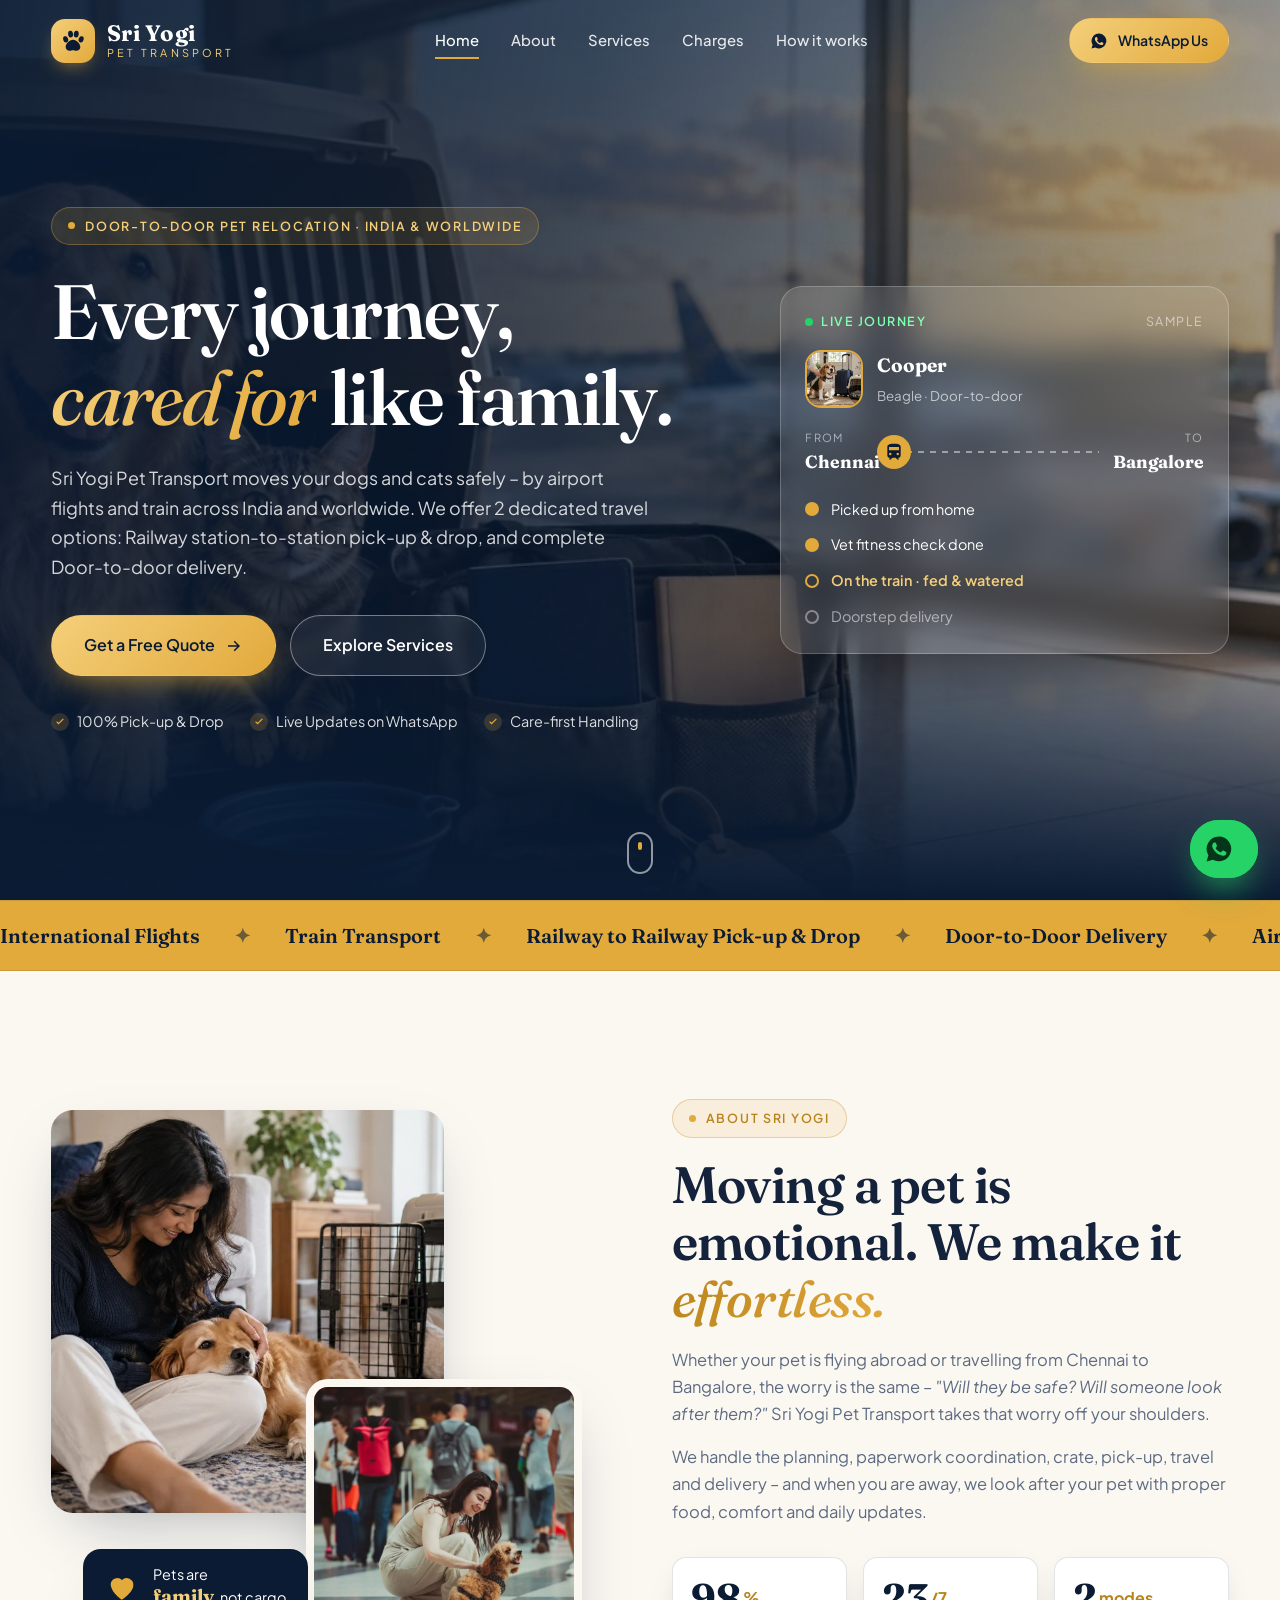
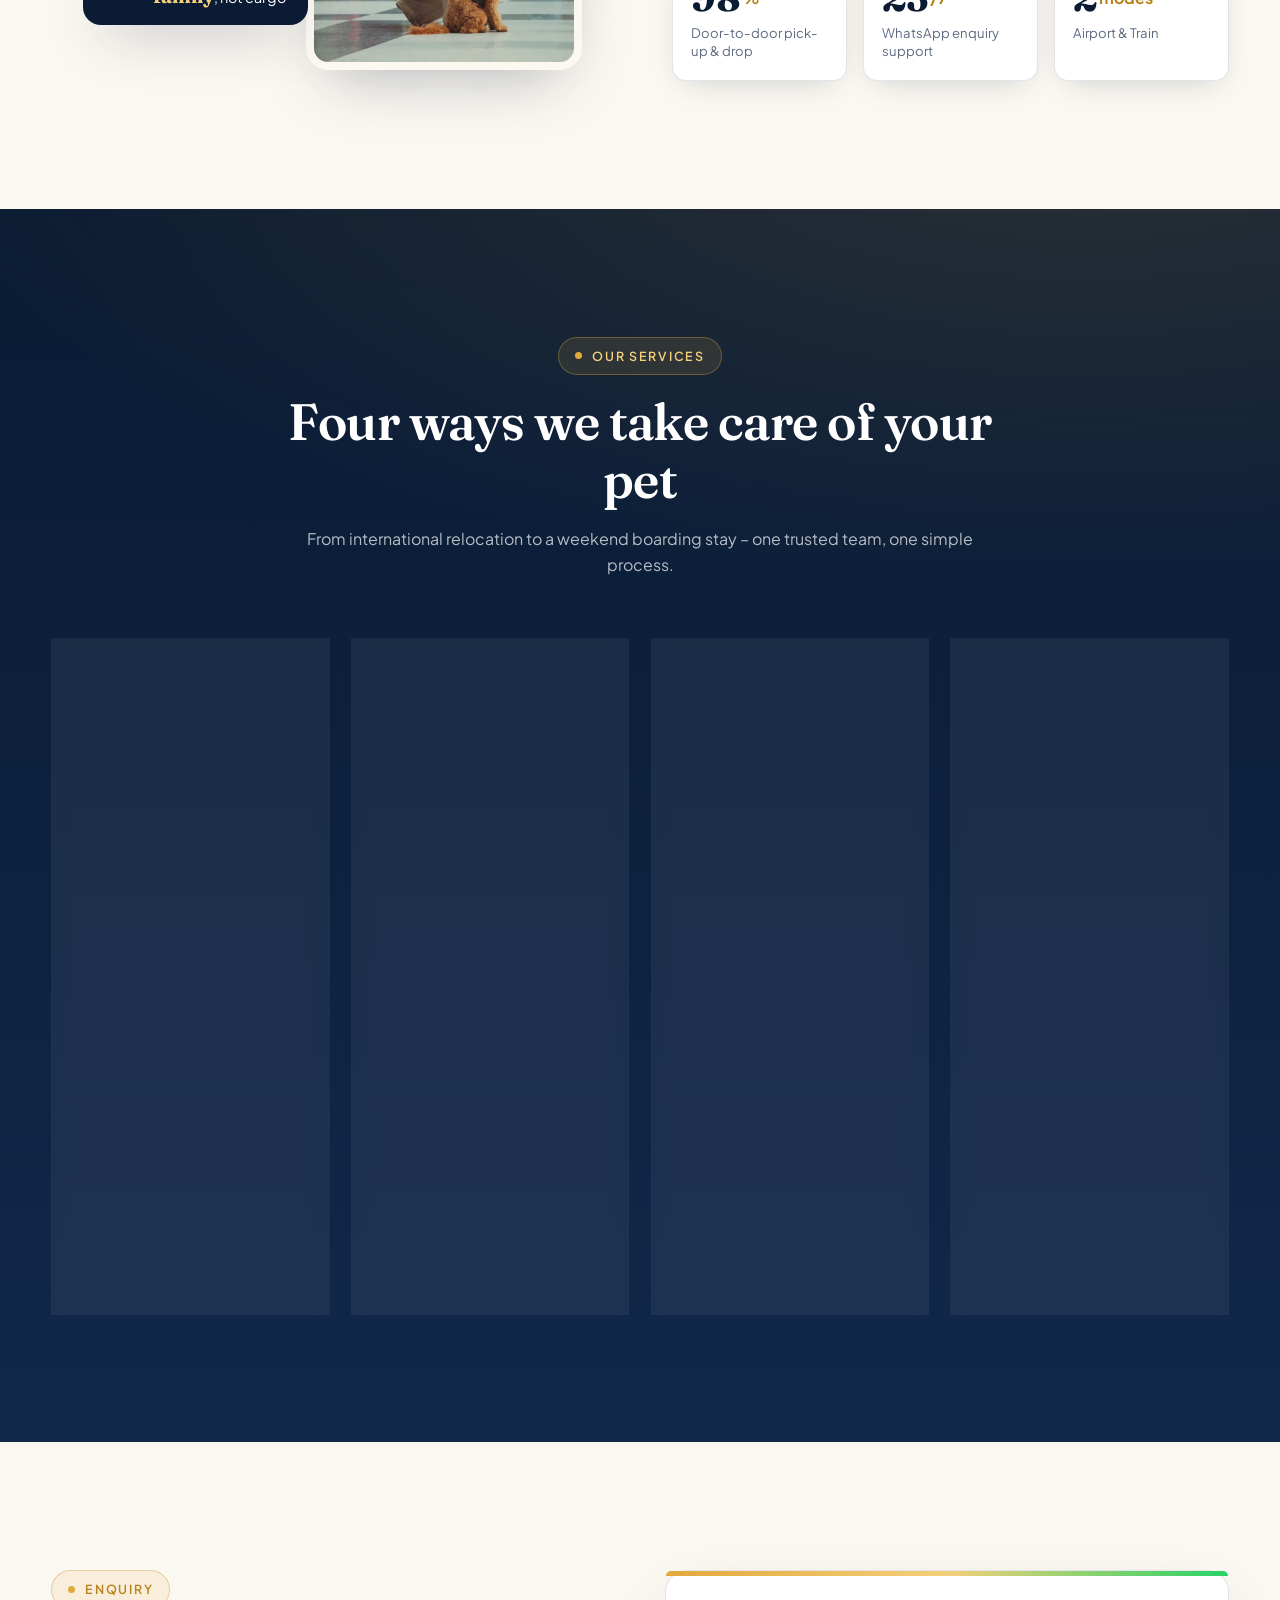
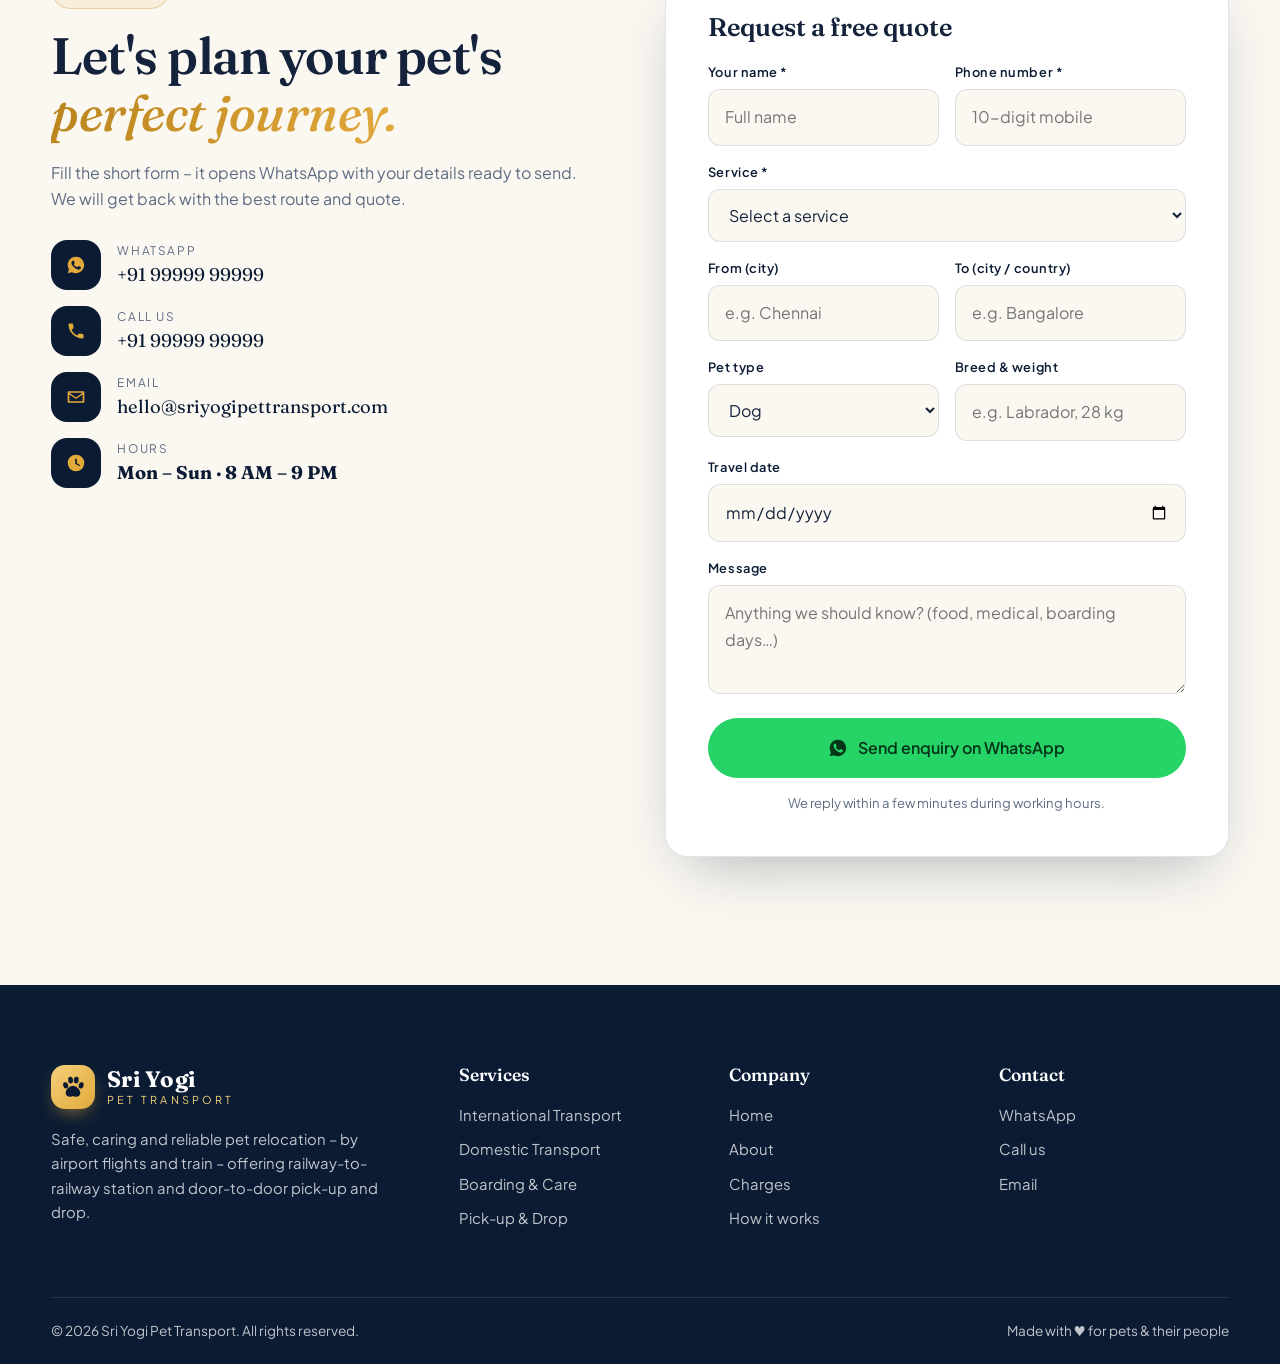
==== commit e9adecee: "Update transportation modes: remove road, keep airport and train with station-to-station and door-to" ====
--- a/index.html
+++ b/index.html
@@ -3,8 +3,8 @@
 <head>
   <meta charset="UTF-8" />
   <meta name="viewport" content="width=device-width, initial-scale=1" />
-  <title>Safe Pet Relocation – Air, Train & Road | Sri Yogi Pet Transport</title>
-  <meta name="description" content="Sri Yogi Pet Transport – door-to-door pet relocation for dogs and cats. International flights, domestic train and road transport, pet boarding, and pick-up &amp; drop across India." />
+  <title>Safe Pet Relocation – Airport &amp; Train | Sri Yogi Pet Transport</title>
+  <meta name="description" content="Sri Yogi Pet Transport – railway station-to-station and door-to-door pet relocation for dogs and cats. International airport flights, domestic train transport, boarding and crates across India." />
   <meta name="theme-color" content="#0a1b33" />
   <link rel="preconnect" href="https://fonts.googleapis.com" />
   <link rel="preconnect" href="https://fonts.gstatic.com" crossorigin />
@@ -78,8 +78,7 @@
           <span class="eyebrow reveal"><i></i> Door-to-door pet relocation · India &amp; Worldwide</span>
           <h1 class="hero__title reveal" data-delay="1">Every journey,<br><em>cared for</em> like family.</h1>
           <p class="hero__lead reveal" data-delay="2">
-            Sri Yogi Pet Transport moves your dogs and cats safely – by air to any country, by train or road across India –
-            with home pick-up, trusted care on the way and doorstep delivery.
+            Sri Yogi Pet Transport moves your dogs and cats safely – by airport flights and train across India and worldwide. We offer 2 dedicated travel options: Railway station-to-station pick-up &amp; drop, and complete Door-to-door delivery.
           </p>
           <div class="hero__btns reveal" data-delay="3">
             <a href="#contact" class="btn btn--gold btn--lg">Get a Free Quote <svg width="18" height="18"><use href="#i-arrow"/></svg></a>
@@ -103,13 +102,13 @@
           </div>
           <div class="journey-card__route">
             <div><small>From</small><strong>Chennai</strong></div>
-            <div class="journey-card__line"><span class="journey-card__van"><svg width="20" height="20"><use href="#i-van"/></svg></span></div>
+            <div class="journey-card__line"><span class="journey-card__van"><svg width="20" height="20"><use href="#i-train"/></svg></span></div>
             <div class="r"><small>To</small><strong>Bangalore</strong></div>
           </div>
           <ul class="steps-mini">
             <li class="done"><i></i> Picked up from home</li>
             <li class="done"><i></i> Vet fitness check done</li>
-            <li class="now"><i></i> On the road · fed &amp; watered</li>
+            <li class="now"><i></i> On the train · fed &amp; watered</li>
             <li><i></i> Doorstep delivery</li>
           </ul>
         </aside>
@@ -120,8 +119,8 @@
 
     <div class="marquee" aria-hidden="true">
       <div class="marquee__track">
-        <span>International Flights</span><b>✦</b><span>Train Transport</span><b>✦</b><span>Road Transfers</span><b>✦</b><span>Pet Boarding &amp; Care</span><b>✦</b><span>Home Pick-up &amp; Drop</span><b>✦</b><span>Travel Documentation</span><b>✦</b>
-        <span>International Flights</span><b>✦</b><span>Train Transport</span><b>✦</b><span>Road Transfers</span><b>✦</b><span>Pet Boarding &amp; Care</span><b>✦</b><span>Home Pick-up &amp; Drop</span><b>✦</b><span>Travel Documentation</span><b>✦</b>
+        <span>International Flights</span><b>✦</b><span>Train Transport</span><b>✦</b><span>Railway to Railway Pick-up &amp; Drop</span><b>✦</b><span>Door-to-Door Delivery</span><b>✦</b><span>Airport Transfers</span><b>✦</b><span>Pet Boarding &amp; Care</span><b>✦</b>
+        <span>International Flights</span><b>✦</b><span>Train Transport</span><b>✦</b><span>Railway to Railway Pick-up &amp; Drop</span><b>✦</b><span>Door-to-Door Delivery</span><b>✦</b><span>Airport Transfers</span><b>✦</b><span>Pet Boarding &amp; Care</span><b>✦</b>
       </div>
     </div>
 
@@ -146,7 +145,7 @@
           <div class="stats reveal">
             <div class="stat"><b data-count="100">0</b><sup>%</sup><span>Door-to-door pick-up &amp; drop</span></div>
             <div class="stat"><b data-count="24">0</b><sup>/7</sup><span>WhatsApp enquiry support</span></div>
-            <div class="stat"><b data-count="3">0</b><sup>modes</sup><span>Air · Train · Road</span></div>
+            <div class="stat"><b data-count="2">0</b><sup>modes</sup><span>Airport &amp; Train</span></div>
           </div>
         </div>
       </div>
@@ -182,12 +181,12 @@
             <div class="card__body">
               <span class="card__num">02</span>
               <h3>Domestic Pet Transportation</h3>
-              <p>City-to-city within India – for example Chennai to Bangalore, Coimbatore to Chennai.</p>
-              <ul>
-                <li><svg width="16" height="16"><use href="#i-check"/></svg> Train transportation</li>
-                <li><svg width="16" height="16"><use href="#i-check"/></svg> Road transportation</li>
-                <li><svg width="16" height="16"><use href="#i-check"/></svg> City-to-city pick-up &amp; drop</li>
-                <li><svg width="16" height="16"><use href="#i-check"/></svg> Door-to-door delivery</li>
+              <p>Train relocation across India – offering railway station-to-station or door-to-door delivery.</p>
+              <ul>
+                <li><svg width="16" height="16"><use href="#i-check"/></svg> Railway station to railway station drop</li>
+                <li><svg width="16" height="16"><use href="#i-check"/></svg> Door-to-door home pick-up &amp; drop</li>
+                <li><svg width="16" height="16"><use href="#i-check"/></svg> Train ticket &amp; cabin arrangement</li>
+                <li><svg width="16" height="16"><use href="#i-check"/></svg> Live WhatsApp journey updates</li>
               </ul>
               <a href="#contact" class="card__link" data-service="Domestic Pet Transportation">Enquire now <svg width="16" height="16"><use href="#i-arrow"/></svg></a>
             </div>
@@ -210,16 +209,16 @@
           </article>
 
           <article class="card tilt reveal" data-delay="3">
-            <div class="card__img"><img src="images/pickup-ready.jpg" alt="Beagle waiting with luggage and travel crate for pick-up" loading="lazy" /><span class="card__icon"><svg width="26" height="26"><use href="#i-van"/></svg></span></div>
+            <div class="card__img"><img src="images/pickup-ready.jpg" alt="Beagle waiting with luggage and travel crate for pick-up" loading="lazy" /><span class="card__icon"><svg width="26" height="26"><use href="#i-pin"/></svg></span></div>
             <div class="card__body">
               <span class="card__num">04</span>
               <h3>Pet Pick-up &amp; Drop</h3>
-              <p>A dedicated pick-up and drop for every trip – from your home to the destination doorstep.</p>
-              <ul>
-                <li><svg width="16" height="16"><use href="#i-check"/></svg> Home pick-up</li>
-                <li><svg width="16" height="16"><use href="#i-check"/></svg> Airport &amp; railway station pick-up</li>
-                <li><svg width="16" height="16"><use href="#i-check"/></svg> Destination doorstep delivery</li>
-                <li><svg width="16" height="16"><use href="#i-check"/></svg> Dedicated pet transport vehicle (if available)</li>
+              <p>2 dedicated transport types – from railway station-to-station to full doorstep delivery.</p>
+              <ul>
+                <li><svg width="16" height="16"><use href="#i-check"/></svg> 1. Railway station pick-up &amp; drop</li>
+                <li><svg width="16" height="16"><use href="#i-check"/></svg> 2. Door-to-door pick-up &amp; drop</li>
+                <li><svg width="16" height="16"><use href="#i-check"/></svg> Airport terminal pick-up &amp; handover</li>
+                <li><svg width="16" height="16"><use href="#i-check"/></svg> Dedicated pet handling caregiver</li>
               </ul>
               <a href="#contact" class="card__link" data-service="Pet Pick-up & Drop">Enquire now <svg width="16" height="16"><use href="#i-arrow"/></svg></a>
             </div>
@@ -282,7 +281,7 @@
     <div class="container footer__grid">
       <div class="footer__brand">
         <a href="index.html" class="brand brand--light"><span class="brand__mark"><svg width="26" height="26"><use href="#i-paw"/></svg></span><span class="brand__text"><strong>Sri Yogi</strong><small>Pet Transport</small></span></a>
-        <p>Safe, caring and reliable pet relocation – by air, train and road – with door-to-door pick-up and drop.</p>
+        <p>Safe, caring and reliable pet relocation – by airport flights and train – offering railway-to-railway station and door-to-door pick-up and drop.</p>
       </div>
       <div><h4>Services</h4><ul><li><a href="services.html">International Transport</a></li><li><a href="services.html">Domestic Transport</a></li><li><a href="services.html">Boarding &amp; Care</a></li><li><a href="services.html">Pick-up &amp; Drop</a></li></ul></div>
       <div><h4>Company</h4><ul><li><a href="index.html">Home</a></li><li><a href="about.html">About</a></li><li><a href="charges.html">Charges</a></li><li><a href="how-it-works.html">How it works</a></li></ul></div>
--- a/css/style.css
+++ b/css/style.css
@@ -146,7 +146,7 @@
 
 /* ---------- About ---------- */
 .about__grid{display:grid;grid-template-columns:1fr 1.05fr;gap:clamp(40px,7vw,100px);align-items:center}
-.about__media{position:relative;height:560px}
+.about__media{position:relative;width:100%;max-width:560px;height:560px;margin-inline:auto}
 .about__img{position:absolute;overflow:hidden;border-radius:var(--radius);box-shadow:var(--shadow);transition:transform .4s var(--ease)}
 .about__img img{width:100%;height:100%;object-fit:cover;display:block;transition:transform .6s var(--ease)}
 .about__img:hover img{transform:scale(1.05)}
@@ -228,7 +228,7 @@
 
 /* ---------- Care ---------- */
 .care__grid{display:grid;grid-template-columns:1fr 1.1fr;gap:clamp(36px,6vw,90px);align-items:center}
-.care__media{position:relative;height:520px}
+.care__media{position:relative;width:100%;max-width:560px;height:520px;margin-inline:auto}
 .care__frame{border-radius:var(--radius);overflow:hidden;box-shadow:var(--shadow)}
 .care__img{position:absolute;overflow:hidden;border-radius:var(--radius);box-shadow:var(--shadow);transition:transform .4s var(--ease)}
 .care__img img{width:100%;height:100%;object-fit:cover;display:block;transition:transform .6s var(--ease)}
@@ -331,126 +331,6 @@
 .to-top{position:fixed;left:22px;bottom:22px;z-index:90;width:46px;height:46px;border-radius:50%;border:0;background:var(--navy);color:var(--gold);display:grid;place-items:center;box-shadow:var(--shadow-sm);opacity:0;visibility:hidden;transform:translateY(14px);transition:all .4s var(--ease)}
 .to-top.is-show{opacity:1;visibility:visible;transform:none}
 
-/* ---------- Reveal animations ---------- */
-.reveal{opacity:0;transform:translateY(24px);transition:opacity .7s var(--ease),transform .7s var(--ease)}
-.reveal[data-delay="1"]{transition-delay:.1s}.reveal[data-delay="2"]{transition-delay:.2s}
-.reveal[data-delay="3"]{transition-delay:.3s}.reveal[data-delay="4"]{transition-delay:.4s}.reveal[data-delay="5"]{transition-delay:.5s}
-.reveal.is-visible{opacity:1;transform:none}
-.reveal-img{opacity:1;clip-path:none;transition:transform .8s var(--ease),opacity .8s var(--ease)}
-.reveal-img.is-visible{opacity:1;clip-path:none}
-.reveal-img img{transform:none;transition:transform .8s var(--ease)}
-.reveal-img.is-visible img{transform:none}
-.about__img.reveal-img{overflow:hidden}
-
-/* ---------- Responsive ---------- */
-@media (max-width:1100px){
-  .cards{grid-template-columns:repeat(2,1fr)}
-  .hero__inner{grid-template-columns:1fr;gap:40px}
-  .journey-card{max-width:500px;margin-inline:auto}
-  .footer__grid{grid-template-columns:1fr 1fr}
-}
-@media (max-width:900px){
-  .nav__links{position:fixed;inset:0 0 auto 0;top:0;padding:100px 7% 32px;flex-direction:column;gap:4px;background:var(--navy);transform:translateY(-100%);transition:transform .5s var(--ease);box-shadow:0 30px 60px -20px rgba(0,0,0,.7);z-index:-1;max-height:100vh;max-height:100dvh;overflow-y:auto;-webkit-overflow-scrolling:touch}
-  .nav__links.is-open{transform:none}
-  .nav__links a{font-size:1.15rem;font-family:var(--ff-head);padding:12px 0;border-bottom:1px solid rgba(255,255,255,.1)}
-  .nav__cta-mobile{display:inline-flex!important;align-items:center;justify-content:center;gap:8px;margin-top:14px;padding:12px 20px;border-radius:999px;background:var(--gold);color:var(--navy)!important;font-weight:700;font-size:.95rem;text-align:center;border-bottom:0!important}
-  .burger{display:flex}
-  .nav__actions .btn{display:none}
-  .about__grid,.routes__grid,.care__grid,.why__grid,.faq__grid,.contact__grid,.consult__grid{grid-template-columns:1fr;gap:40px}
-  .about__media,.care__media,.consult__media{height:440px;max-width:540px;margin:0 auto}
-  .faq__head{position:static;margin-bottom:24px}
-  .charge-grid{grid-template-columns:repeat(2,1fr)}
-  .care__chip.c1{right:2%;top:4%}.care__chip.c2{left:2%;bottom:4%}.care__chip.c3{right:2%;top:48%}
-  .consult__chip{right:2%;top:4%}
-  .consult__card{left:2%;bottom:4%}
-  .why__media{order:-1}
-  .mosaic{grid-template-columns:repeat(2,1fr);grid-auto-rows:190px}
-  .mosaic figure:nth-child(1),.mosaic figure:nth-child(4),.mosaic figure:nth-child(5){grid-column:span 2}
-  .trio{grid-template-columns:1fr}.band{background-attachment:scroll}
-}
-@media (max-width:640px){
-  .section{padding:56px 0}
-  .container{width:min(1200px,calc(100% - 28px))}
-  .cards,.charge-grid,.field-row{grid-template-columns:1fr}
-  .hero{min-height:auto;padding:110px 0 54px}
-  .hero__title{font-size:clamp(2rem,7.5vw,3.2rem);margin:16px 0 14px}
-  .hero__lead{font-size:.98rem;margin-bottom:20px}
-  .hero__btns{flex-direction:column;width:100%;gap:10px;margin:22px 0 24px}
-  .hero__btns .btn{width:100%;padding:14px 22px}
-  .hero__trust{flex-direction:column;align-items:flex-start;gap:8px;font-size:.85rem}
-  .journey-card{width:100%;max-width:100%;padding:18px 16px;animation:none}
-  .journey-card__route strong{font-size:.95rem}
-  .marquee{padding:12px 0}
-  .marquee__track{font-size:1.05rem;gap:22px}
-  .about__media,.care__media,.consult__media{height:360px}
-  .care__chip{padding:7px 12px;font-size:.78rem}
-  .care__chip.c3{display:none}
-  .consult__card{left:2%;bottom:2%;padding:10px 14px;font-size:.8rem}
-  .consult__chip{padding:7px 12px;font-size:.78rem}
-  .timeline__line{left:18px}
-  .tl-item{padding-left:54px}
-  .tl-dot{width:38px;height:38px;top:8px}
-  .tl-dot svg{width:18px;height:18px}
-  .tl-card{padding:16px 18px}
-  .tl-card h3{font-size:1.2rem}
-  .cta-band{padding:24px 18px;text-align:center;justify-content:center}
-  .cta-band h3{font-size:1.35rem}
-  .cta-band .btn{width:100%}
-  .route-modes{display:flex;width:100%;padding:4px;border-radius:12px;margin:10px 0 16px}
-  .route-mode{flex:1;justify-content:center;padding:8px 10px;font-size:.82rem;gap:6px}
-  .route-list{min-height:auto;margin-bottom:18px;gap:8px}
-  .route-chip{padding:7px 12px;font-size:.82rem}
-  .routes__photos{grid-template-columns:1fr 1fr;gap:10px}
-  .map-card{padding:16px 14px 0}
-  .map-card__foot{font-size:.82rem}
-  .map-card__foot b{font-size:.95rem}
-  .mosaic{grid-template-columns:1fr;grid-auto-rows:200px;gap:12px}
-  .mosaic figure:nth-child(1),.mosaic figure:nth-child(4),.mosaic figure:nth-child(5){grid-column:auto;grid-row:auto}
-  .mosaic figcaption{transform:none;opacity:1;padding:22px 14px 10px;font-size:.95rem}
-  .band{padding:60px 0}
-  .band h2{font-size:clamp(1.7rem,6vw,2.4rem)}
-  .band__pills span{padding:8px 14px;font-size:.8rem}
-  .form{padding:22px 18px}
-  .form h3{font-size:1.3rem;margin-bottom:14px}
-  .field input,.field select,.field textarea{font-size:16px;padding:11px 13px}
-  .footer{padding:54px 0 20px}
-  .footer__grid{grid-template-columns:1fr;gap:26px;padding-bottom:34px}
-  .footer__bar{flex-direction:column;text-align:center;gap:8px;font-size:.8rem}
-  .scroll-hint{display:none}
-  .wa-float{right:12px;bottom:12px;padding:12px}
-  .to-top{left:12px;bottom:12px;width:40px;height:40px}
-}
-@media (max-width:480px){
-  .brand__text strong{font-size:1.15rem}
-  .brand__text small{font-size:.6rem}
-  .brand__mark{width:38px;height:38px;border-radius:10px}
-  .stats{grid-template-columns:1fr;gap:10px}
-  .stat{display:flex;align-items:center;justify-content:space-between;padding:14px 18px}
-  .stat span{margin-top:0;text-align:right}
-  .about__media,.care__media,.consult__media{height:300px}
-  .about__img--a,.consult__img--main,.care__img--main{width:80%;height:74%}
-  .about__img--b,.consult__img--sub,.care__img--sub{width:56%;height:54%;border-width:4px}
-  .about__badge{left:2%;bottom:3%;padding:8px 12px;font-size:.72rem;border-radius:12px;gap:8px;max-width:85%}
-  .about__badge b{font-size:.92rem}
-  .about__badge svg{width:20px;height:20px}
-  .consult__card{left:2%;bottom:2%;padding:8px 12px;font-size:.75rem;border-radius:12px;gap:8px;max-width:85%}
-  .consult__card b{font-size:.9rem}
-  .consult__card svg{width:20px;height:20px}
-  .consult__chip,.care__chip{padding:5px 10px;font-size:.7rem}
-  .consult__steps li{gap:12px}
-  .consult__steps li::before{width:32px;height:32px;font-size:.85rem}
-  .care__list li{gap:12px}
-  .care__list li>span{width:34px;height:34px;border-radius:10px}
-  .care__list li>span svg{width:16px;height:16px}
-  summary{padding:14px 16px;font-size:1rem}
-  details p{padding:0 16px 14px;font-size:.88rem}
-}
-@media (prefers-reduced-motion:reduce){
-  *,*::before,*::after{animation-duration:.01ms!important;animation-iteration-count:1!important;transition-duration:.01ms!important}
-  .reveal,.reveal-img{opacity:1;transform:none;clip-path:none}
-  html{scroll-behavior:auto}
-}
-
 /* ---------- Inner page banner ---------- */
 .page-banner{position:relative;padding:170px 0 90px;color:#fff;background:linear-gradient(100deg,rgba(10,27,51,.95),rgba(10,27,51,.75)),var(--bg) center/cover no-repeat;border-bottom:4px solid var(--gold);overflow:hidden}
 .page-banner::after{content:"";position:absolute;right:-120px;top:-120px;width:420px;height:420px;border-radius:50%;background:radial-gradient(circle,rgba(226,169,59,.28),transparent 65%);animation:float 9s ease-in-out infinite}
@@ -461,12 +341,11 @@
 .crumbs{display:flex;gap:10px;align-items:center;font-size:.85rem;color:rgba(255,255,255,.7)}
 .crumbs--hero{margin-bottom:16px}
 .crumbs a:hover{color:var(--gold-2)}.crumbs i{font-style:normal;opacity:.5}.crumbs span{color:var(--gold-2)}
-@media (max-width:640px){.page-banner{padding:130px 0 64px}}
 
 /* ---------- Photo sections (About / Services) ---------- */
 .consult{background:#fff}
 .consult__grid{display:grid;grid-template-columns:1.1fr .9fr;gap:clamp(36px,6vw,90px);align-items:center}
-.consult__media{position:relative;height:520px}
+.consult__media{position:relative;width:100%;max-width:560px;height:520px;margin-inline:auto}
 .consult__frame{border-radius:var(--radius);overflow:hidden;box-shadow:var(--shadow)}
 .consult__img{position:absolute;overflow:hidden;border-radius:var(--radius);box-shadow:var(--shadow);transition:transform .4s var(--ease)}
 .consult__img img{width:100%;height:100%;object-fit:cover;display:block;transition:transform .6s var(--ease)}
@@ -515,3 +394,319 @@
 .band__pills span{padding:10px 20px;border-radius:999px;border:1px solid rgba(255,255,255,.3);background:rgba(255,255,255,.08);backdrop-filter:blur(6px);font-weight:600;font-size:.9rem;animation:bob 6s ease-in-out infinite}
 .band__pills span:nth-child(2){animation-delay:-1.5s}.band__pills span:nth-child(3){animation-delay:-3s}.band__pills span:nth-child(4){animation-delay:-4.5s}
 
+/* ---------- Reveal animations ---------- */
+.reveal{opacity:0;transform:translateY(24px);transition:opacity .7s var(--ease),transform .7s var(--ease)}
+.reveal[data-delay="1"]{transition-delay:.1s}.reveal[data-delay="2"]{transition-delay:.2s}
+.reveal[data-delay="3"]{transition-delay:.3s}.reveal[data-delay="4"]{transition-delay:.4s}.reveal[data-delay="5"]{transition-delay:.5s}
+.reveal.is-visible{opacity:1;transform:none}
+.reveal-img{opacity:1;clip-path:none;transition:transform .8s var(--ease),opacity .8s var(--ease)}
+.reveal-img.is-visible{opacity:1;clip-path:none}
+.reveal-img img{transform:none;transition:transform .8s var(--ease)}
+.reveal-img.is-visible img{transform:none}
+.about__img.reveal-img{overflow:hidden}
+
+/* ---------- Responsive ---------- */
+@media (max-width: 1100px) {
+  .cards { grid-template-columns: repeat(2, 1fr) !important; }
+  .hero__inner { grid-template-columns: 1fr !important; gap: 40px !important; }
+  .journey-card { max-width: 500px !important; margin-inline: auto !important; }
+  .footer__grid { grid-template-columns: 1fr 1fr !important; }
+}
+
+@media (max-width: 900px) {
+  .nav__links {
+    position: fixed !important;
+    inset: 0 0 auto 0 !important;
+    top: 0 !important;
+    padding: 100px 7% 32px !important;
+    flex-direction: column !important;
+    gap: 4px !important;
+    background: var(--navy) !important;
+    transform: translateY(-100%) !important;
+    transition: transform .5s var(--ease) !important;
+    box-shadow: 0 30px 60px -20px rgba(0,0,0,.7) !important;
+    z-index: -1 !important;
+    max-height: 100vh !important;
+    max-height: 100dvh !important;
+    overflow-y: auto !important;
+    -webkit-overflow-scrolling: touch !important;
+  }
+  .nav__links.is-open { transform: none !important; }
+  .nav__links a {
+    font-size: 1.15rem !important;
+    font-family: var(--ff-head) !important;
+    padding: 12px 0 !important;
+    border-bottom: 1px solid rgba(255,255,255,.1) !important;
+  }
+  .nav__cta-mobile {
+    display: inline-flex !important;
+    align-items: center !important;
+    justify-content: center !important;
+    gap: 8px !important;
+    margin-top: 14px !important;
+    padding: 12px 20px !important;
+    border-radius: 999px !important;
+    background: var(--gold) !important;
+    color: var(--navy) !important;
+    font-weight: 700 !important;
+    font-size: .95rem !important;
+    text-align: center !important;
+    border-bottom: 0 !important;
+  }
+  .burger { display: flex !important; }
+  .nav__actions .btn { display: none !important; }
+
+  /* Grids to single column */
+  .about__grid,
+  .routes__grid,
+  .care__grid,
+  .why__grid,
+  .faq__grid,
+  .contact__grid,
+  .consult__grid {
+    display: grid !important;
+    grid-template-columns: 1fr !important;
+    gap: 40px !important;
+  }
+
+  .about__media,
+  .care__media,
+  .consult__media {
+    width: 100% !important;
+    max-width: 520px !important;
+    height: 420px !important;
+    margin: 0 auto !important;
+  }
+
+  .faq__head { position: static !important; margin-bottom: 24px !important; }
+  .charge-grid { grid-template-columns: repeat(2, 1fr) !important; }
+  .cards { grid-template-columns: 1fr !important; }
+  .trio { grid-template-columns: 1fr !important; gap: 24px !important; }
+  .band { background-attachment: scroll !important; }
+
+  .care__chip.c1 { right: 2% !important; top: 4% !important; }
+  .care__chip.c2 { left: 2% !important; bottom: 4% !important; }
+  .care__chip.c3 { right: 2% !important; top: 48% !important; }
+  .consult__chip { right: 2% !important; top: 4% !important; }
+  .consult__card { left: 2% !important; bottom: 4% !important; right: auto !important; }
+  .why__media { order: -1 !important; }
+
+  .mosaic {
+    grid-template-columns: repeat(2, 1fr) !important;
+    grid-auto-rows: 190px !important;
+  }
+  .mosaic figure:nth-child(1),
+  .mosaic figure:nth-child(4),
+  .mosaic figure:nth-child(5) {
+    grid-column: span 2 !important;
+  }
+}
+
+@media (max-width: 640px) {
+  .section { padding: 50px 0 !important; }
+  .container { width: min(1200px, calc(100% - 28px)) !important; }
+
+  .page-banner { padding: 120px 0 54px !important; }
+
+  .cards,
+  .charge-grid,
+  .field-row,
+  .trio {
+    display: grid !important;
+    grid-template-columns: 1fr !important;
+  }
+  .trio__img { height: 230px !important; }
+
+  .hero { min-height: auto !important; padding: 105px 0 50px !important; }
+  .hero__inner { display: grid !important; grid-template-columns: 1fr !important; gap: 32px !important; }
+  .hero__title { font-size: clamp(1.9rem, 7.5vw, 2.9rem) !important; margin: 14px 0 14px !important; }
+  .hero__lead { font-size: .95rem !important; margin-bottom: 20px !important; }
+  .hero__btns { display: flex !important; flex-direction: column !important; width: 100% !important; gap: 10px !important; margin: 20px 0 22px !important; }
+  .hero__btns .btn { width: 100% !important; padding: 13px 20px !important; }
+  .hero__trust { display: flex !important; flex-direction: column !important; align-items: flex-start !important; gap: 8px !important; font-size: .85rem !important; }
+  .journey-card { width: 100% !important; max-width: 100% !important; padding: 18px 16px !important; animation: none !important; }
+  .journey-card__route strong { font-size: .95rem !important; }
+
+  .marquee { padding: 12px 0 !important; }
+  .marquee__track { font-size: 1.05rem !important; gap: 20px !important; }
+
+  .about__media,
+  .care__media,
+  .consult__media {
+    width: 100% !important;
+    max-width: 100% !important;
+    height: 340px !important;
+    margin: 0 auto !important;
+  }
+  .about__img--a,
+  .consult__img--main,
+  .care__img--main {
+    width: 80% !important;
+    height: 74% !important;
+    top: 0 !important;
+    left: 0 !important;
+  }
+  .about__img--b,
+  .consult__img--sub,
+  .care__img--sub {
+    width: 56% !important;
+    height: 56% !important;
+    right: 0 !important;
+    bottom: 0 !important;
+    border-width: 4px !important;
+  }
+
+  .about__badge {
+    left: 2% !important;
+    bottom: 2% !important;
+    padding: 8px 12px !important;
+    font-size: .75rem !important;
+    border-radius: 12px !important;
+    gap: 8px !important;
+    max-width: 85% !important;
+  }
+  .about__badge b { font-size: .92rem !important; }
+  .about__badge svg { width: 22px !important; height: 22px !important; }
+
+  .consult__card {
+    left: 2% !important;
+    bottom: 2% !important;
+    right: auto !important;
+    padding: 8px 12px !important;
+    font-size: .78rem !important;
+    border-radius: 12px !important;
+    gap: 8px !important;
+    max-width: 85% !important;
+  }
+  .consult__card b { font-size: .92rem !important; }
+  .consult__card svg { width: 22px !important; height: 22px !important; }
+  .consult__chip {
+    right: 2% !important;
+    top: 2% !important;
+    padding: 6px 12px !important;
+    font-size: .72rem !important;
+  }
+
+  .care__chip { padding: 7px 12px !important; font-size: .78rem !important; }
+  .care__chip.c1 { right: 2% !important; top: 2% !important; left: auto !important; }
+  .care__chip.c2 { left: 2% !important; bottom: 2% !important; right: auto !important; }
+  .care__chip.c3 { display: none !important; }
+
+  .timeline__line { left: 18px !important; }
+  .tl-item { padding-left: 54px !important; }
+  .tl-dot { width: 36px !important; height: 36px !important; top: 8px !important; }
+  .tl-dot svg { width: 18px !important; height: 18px !important; }
+  .tl-card { padding: 16px 18px !important; }
+  .tl-card h3 { font-size: 1.15rem !important; }
+
+  .cta-band { padding: 22px 18px !important; text-align: center !important; justify-content: center !important; }
+  .cta-band h3 { font-size: 1.3rem !important; }
+  .cta-band .btn { width: 100% !important; }
+
+  .route-modes { display: flex !important; width: 100% !important; padding: 4px !important; border-radius: 12px !important; margin: 10px 0 16px !important; }
+  .route-mode { flex: 1 !important; justify-content: center !important; padding: 8px 10px !important; font-size: .82rem !important; gap: 6px !important; }
+  .route-list { min-height: auto !important; margin-bottom: 18px !important; gap: 8px !important; }
+  .route-chip { padding: 7px 12px !important; font-size: .82rem !important; }
+  .routes__photos { grid-template-columns: 1fr 1fr !important; gap: 10px !important; }
+  .map-card { padding: 16px 14px 0 !important; }
+  .map-card__foot { font-size: .82rem !important; }
+  .map-card__foot b { font-size: .95rem !important; }
+
+  .mosaic {
+    display: grid !important;
+    grid-template-columns: 1fr !important;
+    grid-auto-rows: 200px !important;
+    gap: 12px !important;
+  }
+  .mosaic figure:nth-child(1),
+  .mosaic figure:nth-child(4),
+  .mosaic figure:nth-child(5) {
+    grid-column: auto !important;
+    grid-row: auto !important;
+  }
+  .mosaic figcaption { transform: none !important; opacity: 1 !important; padding: 22px 14px 10px !important; font-size: .95rem !important; }
+
+  .band { padding: 50px 0 !important; }
+  .band h2 { font-size: clamp(1.6rem, 6vw, 2.3rem) !important; }
+  .band__pills span { padding: 8px 14px !important; font-size: .8rem !important; }
+
+  .form { padding: 20px 16px !important; }
+  .form h3 { font-size: 1.25rem !important; margin-bottom: 14px !important; }
+  .field input, .field select, .field textarea { font-size: 16px !important; padding: 11px 13px !important; }
+
+  .footer { padding: 50px 0 20px !important; }
+  .footer__grid { grid-template-columns: 1fr !important; gap: 24px !important; padding-bottom: 30px !important; }
+  .footer__bar { flex-direction: column !important; text-align: center !important; gap: 8px !important; font-size: .8rem !important; }
+  .scroll-hint { display: none !important; }
+
+  .wa-float { right: 12px !important; bottom: 12px !important; padding: 12px !important; }
+  .to-top { left: 12px !important; bottom: 12px !important; width: 40px !important; height: 40px !important; }
+}
+
+@media (max-width: 480px) {
+  .brand__text strong { font-size: 1.15rem !important; }
+  .brand__text small { font-size: .6rem !important; }
+  .brand__mark { width: 38px !important; height: 38px !important; border-radius: 10px !important; }
+
+  .stats { display: grid !important; grid-template-columns: 1fr !important; gap: 10px !important; }
+  .stat { display: flex !important; align-items: center !important; justify-content: space-between !important; padding: 12px 16px !important; }
+  .stat span { margin-top: 0 !important; text-align: right !important; }
+
+  .about__media,
+  .care__media,
+  .consult__media {
+    height: 280px !important;
+  }
+  .about__img--a,
+  .consult__img--main,
+  .care__img--main {
+    width: 82% !important;
+    height: 74% !important;
+  }
+  .about__img--b,
+  .consult__img--sub,
+  .care__img--sub {
+    width: 58% !important;
+    height: 56% !important;
+    border-width: 4px !important;
+  }
+
+  .about__badge,
+  .consult__card {
+    padding: 7px 10px !important;
+    font-size: .7rem !important;
+    border-radius: 10px !important;
+    max-width: 88% !important;
+  }
+  .about__badge b,
+  .consult__card b {
+    font-size: .88rem !important;
+  }
+  .about__badge svg,
+  .consult__card svg {
+    width: 18px !important;
+    height: 18px !important;
+  }
+
+  .consult__steps li { gap: 10px !important; }
+  .consult__steps li::before { width: 30px !important; height: 30px !important; font-size: .8rem !important; }
+  .consult__steps b { font-size: 1rem !important; }
+
+  .care__list li { gap: 10px !important; }
+  .care__list li > span { width: 32px !important; height: 32px !important; border-radius: 8px !important; }
+  .care__list b { font-size: 1rem !important; }
+
+  summary { padding: 14px 16px !important; font-size: 1rem !important; }
+  details p { padding: 0 16px 14px !important; font-size: .88rem !important; }
+}
+
+@media (prefers-reduced-motion: reduce) {
+  *, *::before, *::after {
+    animation-duration: .01ms !important;
+    animation-iteration-count: 1 !important;
+    transition-duration: .01ms !important;
+  }
+  .reveal, .reveal-img { opacity: 1 !important; transform: none !important; clip-path: none !important; }
+  html { scroll-behavior: auto !important; }
+}
+
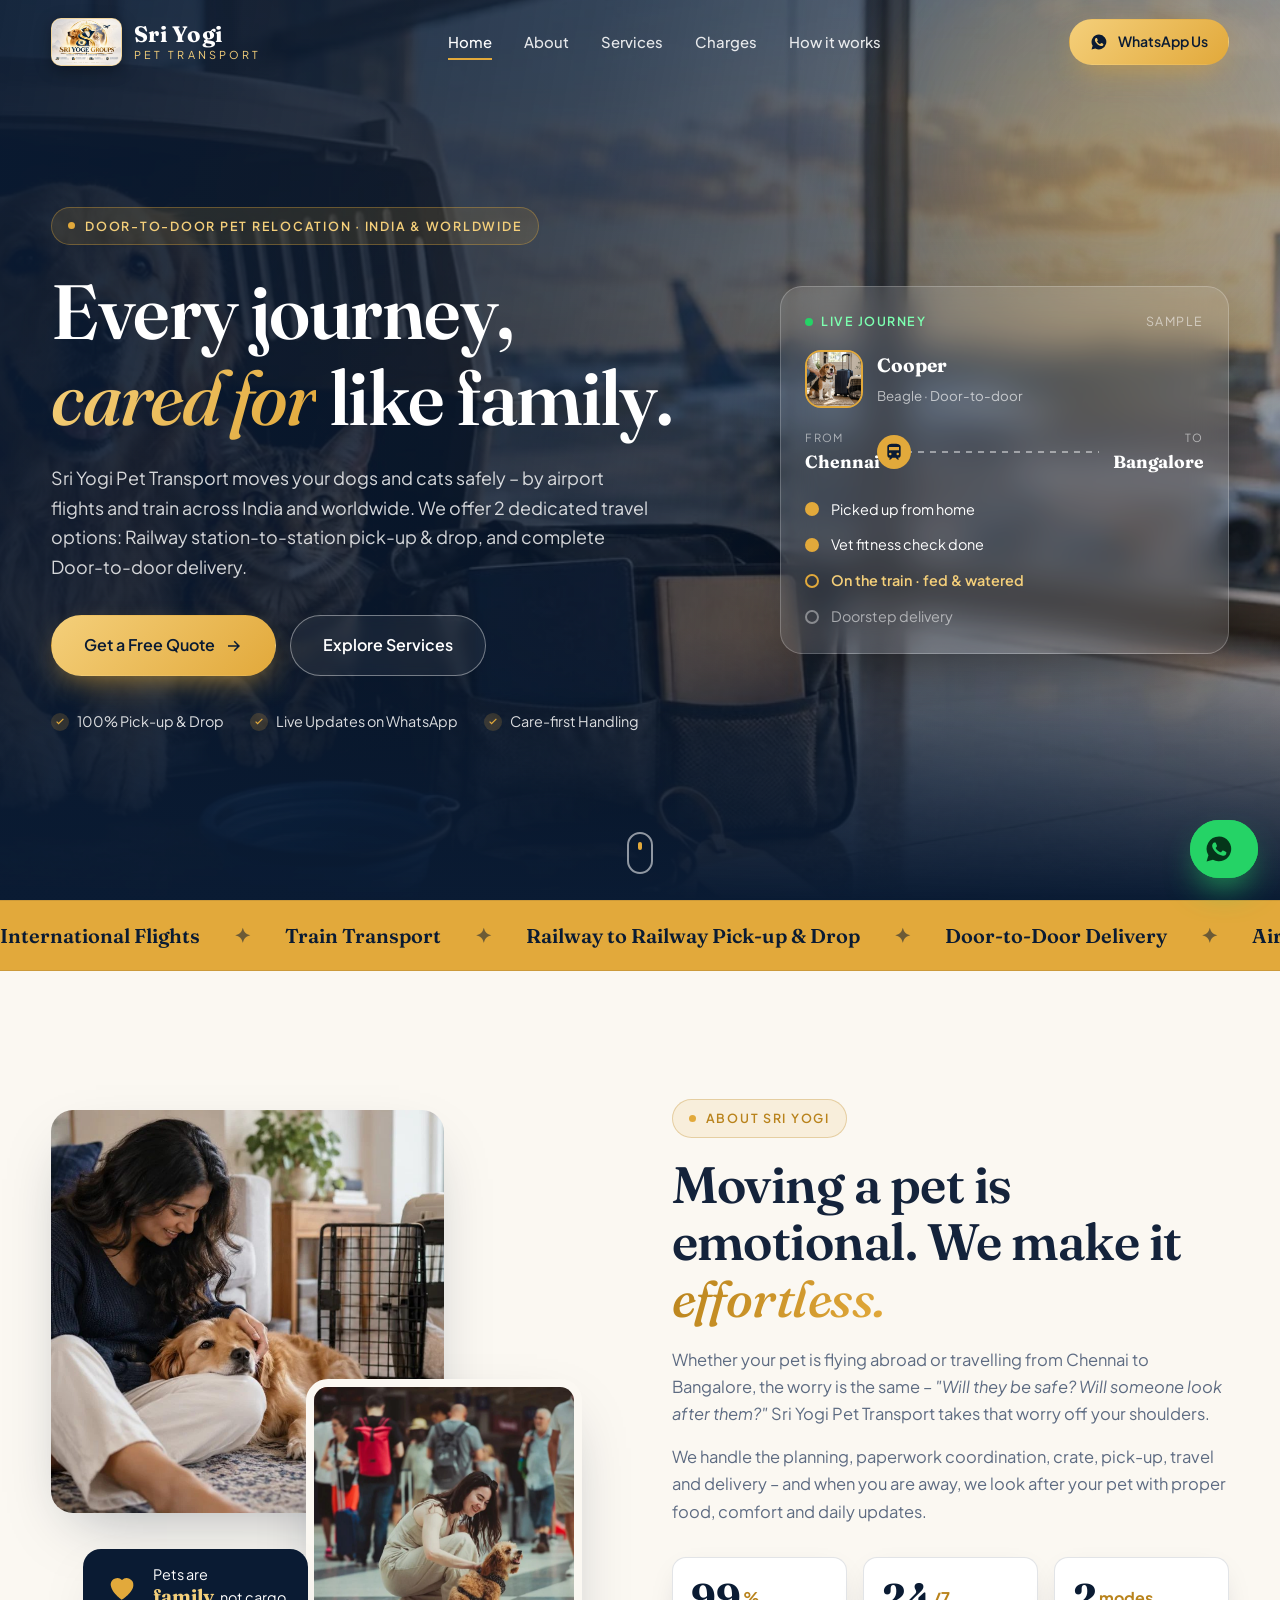
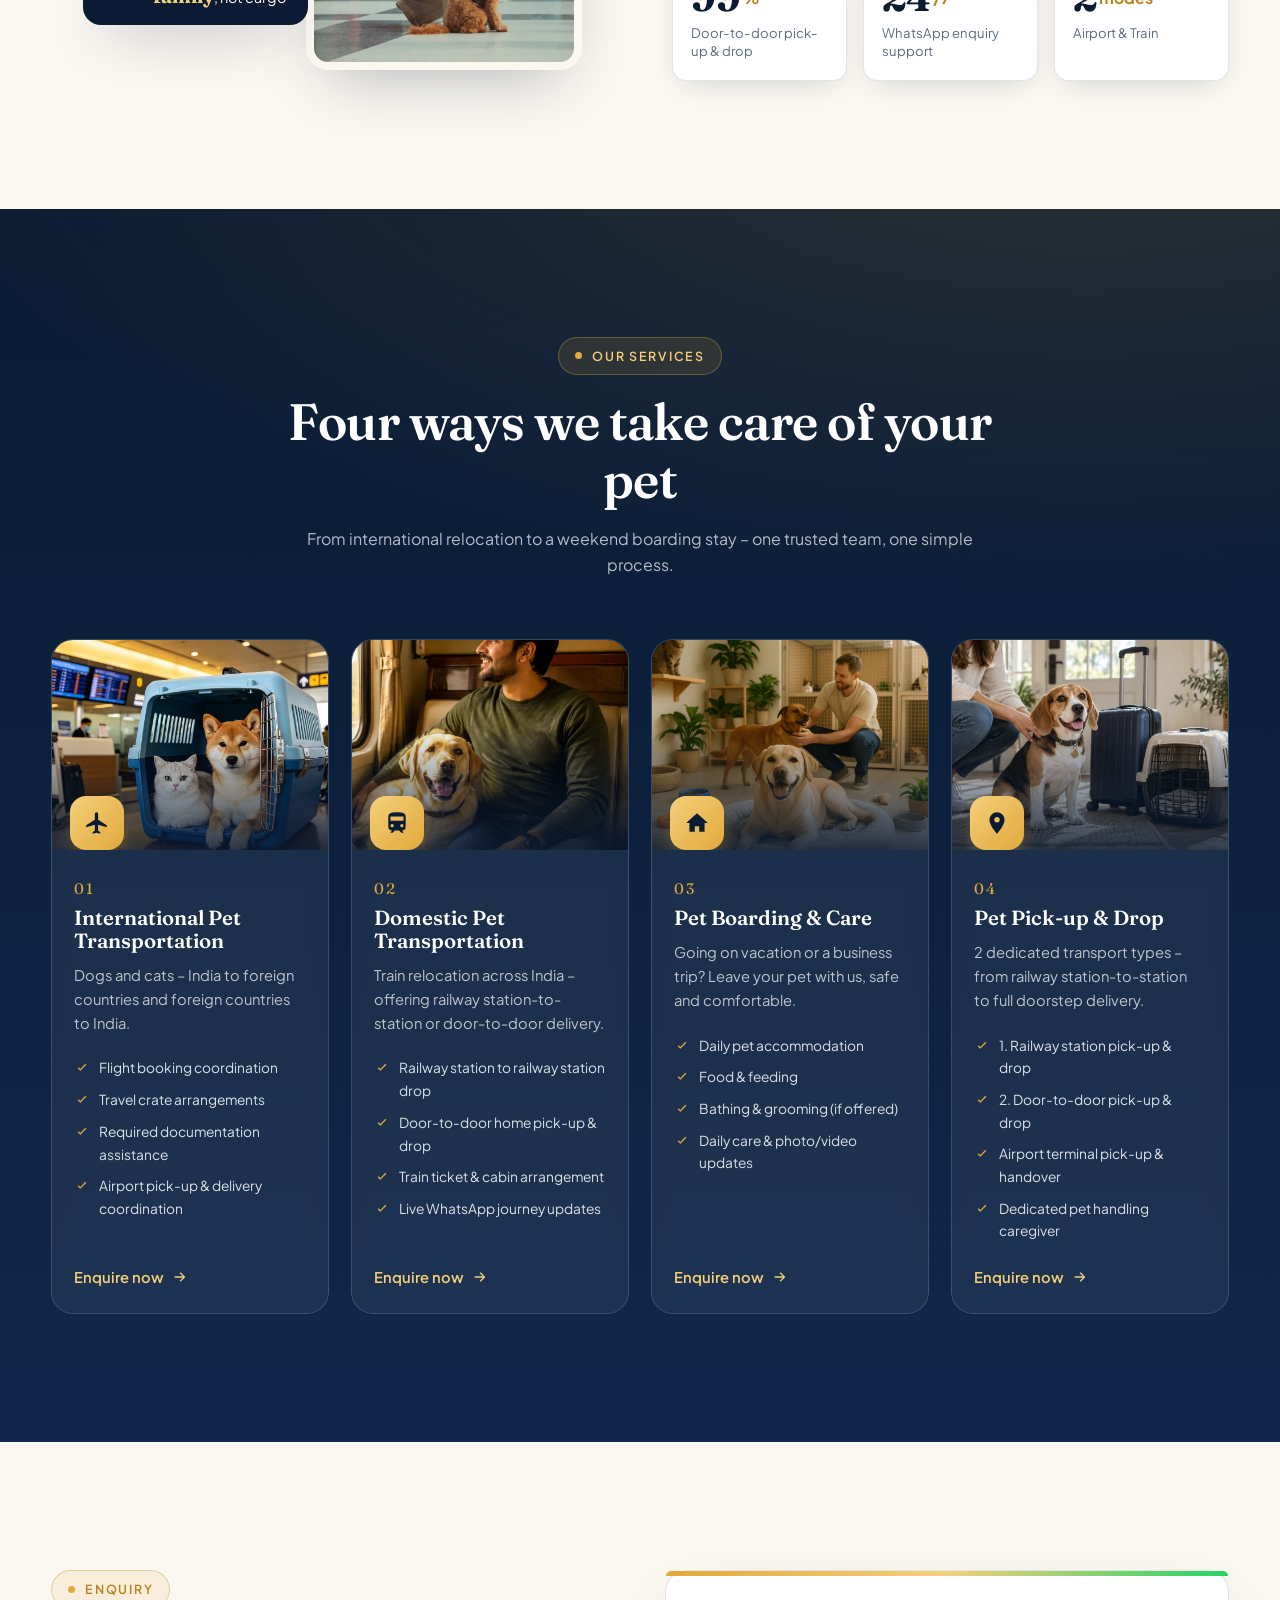
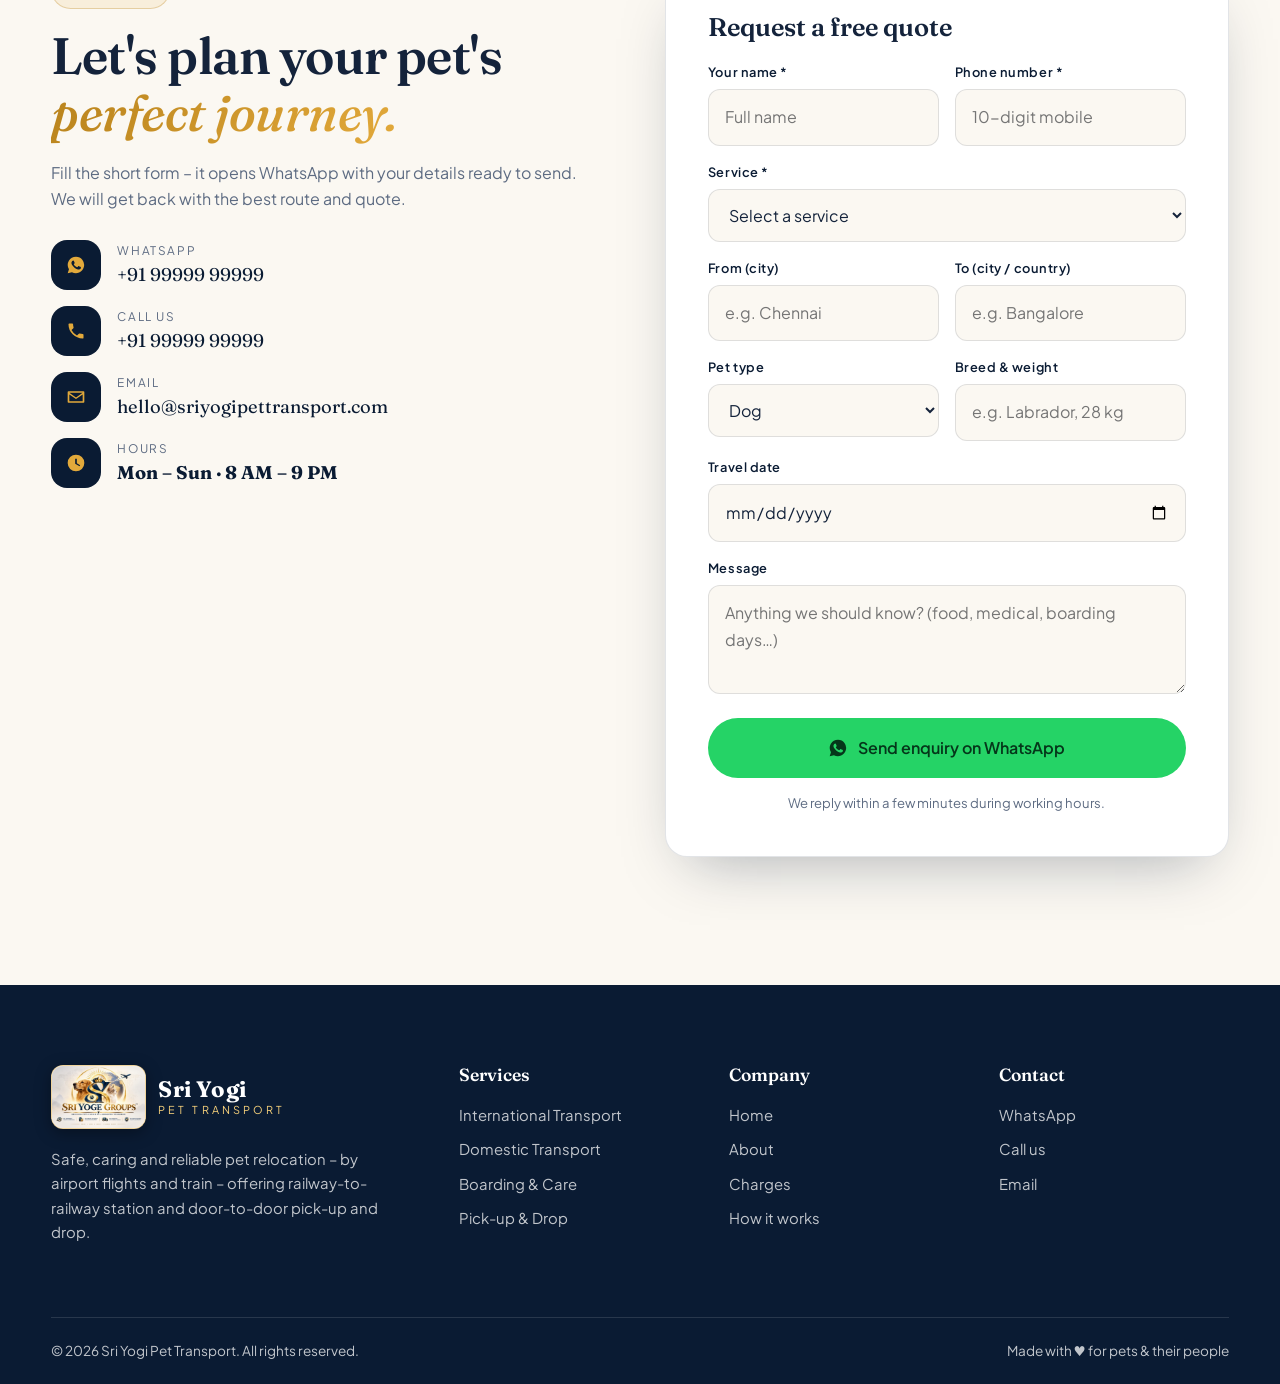
==== commit 8459f1bb: "Add official Sri Yoge Groups logo to navbar and footer across all pages" ====
--- a/index.html
+++ b/index.html
@@ -47,7 +47,7 @@
   <header class="nav" id="nav">
     <div class="container nav__inner">
       <a href="index.html" class="brand" aria-label="Sri Yogi Pet Transport – Home">
-        <span class="brand__mark"><svg width="26" height="26"><use href="#i-paw"/></svg></span>
+        <img src="images/logo.jpg" alt="Sri Yoge Groups Logo" class="brand__logo" />
         <span class="brand__text"><strong>Sri Yogi</strong><small>Pet Transport</small></span>
       </a>
       <nav class="nav__links" id="navLinks" aria-label="Primary">
@@ -280,7 +280,7 @@
   <footer class="footer">
     <div class="container footer__grid">
       <div class="footer__brand">
-        <a href="index.html" class="brand brand--light"><span class="brand__mark"><svg width="26" height="26"><use href="#i-paw"/></svg></span><span class="brand__text"><strong>Sri Yogi</strong><small>Pet Transport</small></span></a>
+        <a href="index.html" class="brand brand--light"><img src="images/logo.jpg" alt="Sri Yoge Groups Logo" class="brand__logo brand__logo--footer" /><span class="brand__text"><strong>Sri Yogi</strong><small>Pet Transport</small></span></a>
         <p>Safe, caring and reliable pet relocation – by airport flights and train – offering railway-to-railway station and door-to-door pick-up and drop.</p>
       </div>
       <div><h4>Services</h4><ul><li><a href="services.html">International Transport</a></li><li><a href="services.html">Domestic Transport</a></li><li><a href="services.html">Boarding &amp; Care</a></li><li><a href="services.html">Pick-up &amp; Drop</a></li></ul></div>
--- a/css/style.css
+++ b/css/style.css
@@ -74,6 +74,9 @@
 .nav.is-scrolled{background:rgba(10,27,51,.88);backdrop-filter:blur(14px);padding:10px 0;box-shadow:0 10px 30px -18px rgba(0,0,0,.6)}
 .nav__inner{display:flex;align-items:center;justify-content:space-between;gap:24px}
 .brand{display:flex;align-items:center;gap:12px;color:#fff}
+.brand__logo{height:48px;width:auto;border-radius:10px;display:block;box-shadow:0 4px 16px rgba(0,0,0,.35);border:1.5px solid rgba(226,169,59,.5);background:#fff;transition:transform .4s var(--ease),border-color .4s;flex-shrink:0}
+.brand:hover .brand__logo{transform:scale(1.05);border-color:var(--gold)}
+.brand__logo--footer{height:64px;border-radius:12px}
 .brand__mark{width:44px;height:44px;border-radius:14px;display:grid;place-items:center;background:linear-gradient(135deg,var(--gold-2),var(--gold));color:var(--navy);box-shadow:0 8px 20px -8px rgba(226,169,59,.8);transition:transform .5s var(--ease)}
 .brand:hover .brand__mark{transform:rotate(-12deg) scale(1.06)}
 .brand__text{display:flex;flex-direction:column;line-height:1}
@@ -647,6 +650,8 @@
   .brand__text strong { font-size: 1.15rem !important; }
   .brand__text small { font-size: .6rem !important; }
   .brand__mark { width: 38px !important; height: 38px !important; border-radius: 10px !important; }
+  .brand__logo { height: 38px !important; border-radius: 8px !important; }
+  .brand__logo--footer { height: 48px !important; border-radius: 10px !important; }
 
   .stats { display: grid !important; grid-template-columns: 1fr !important; gap: 10px !important; }
   .stat { display: flex !important; align-items: center !important; justify-content: space-between !important; padding: 12px 16px !important; }
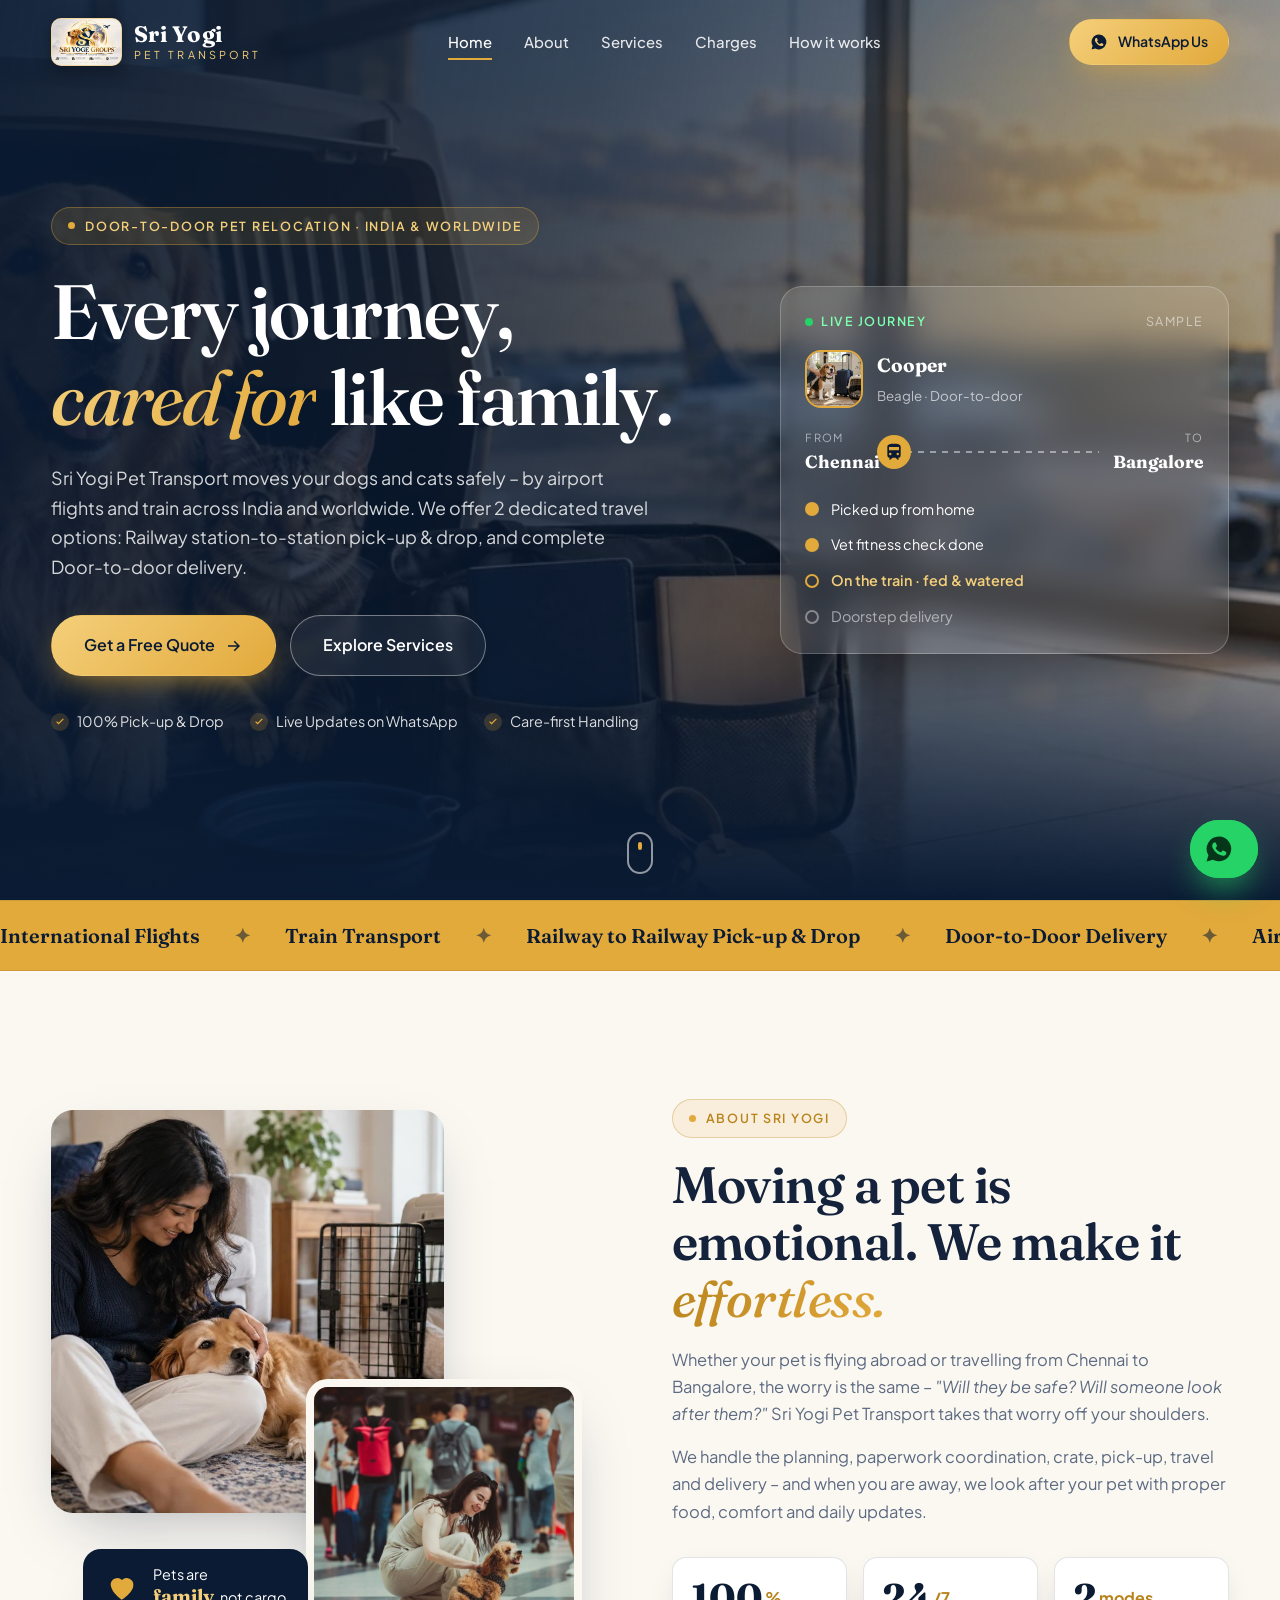
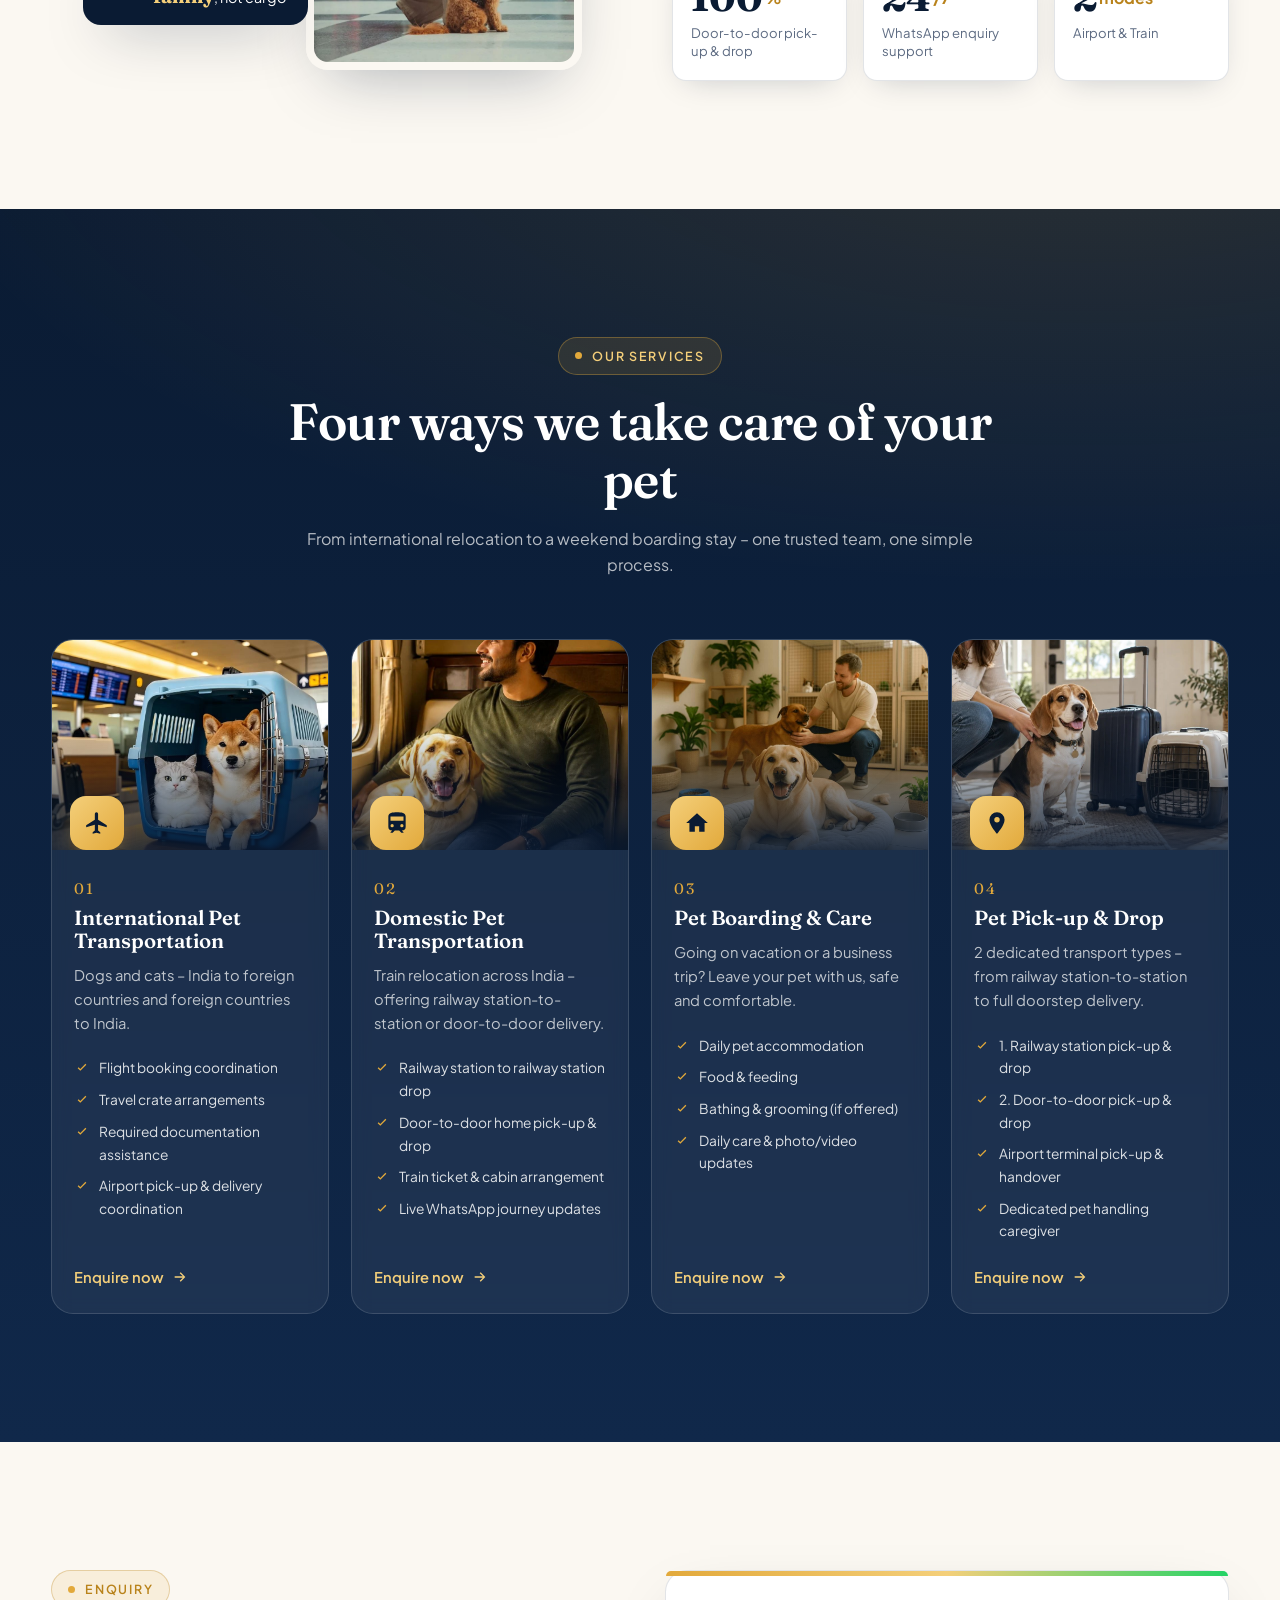
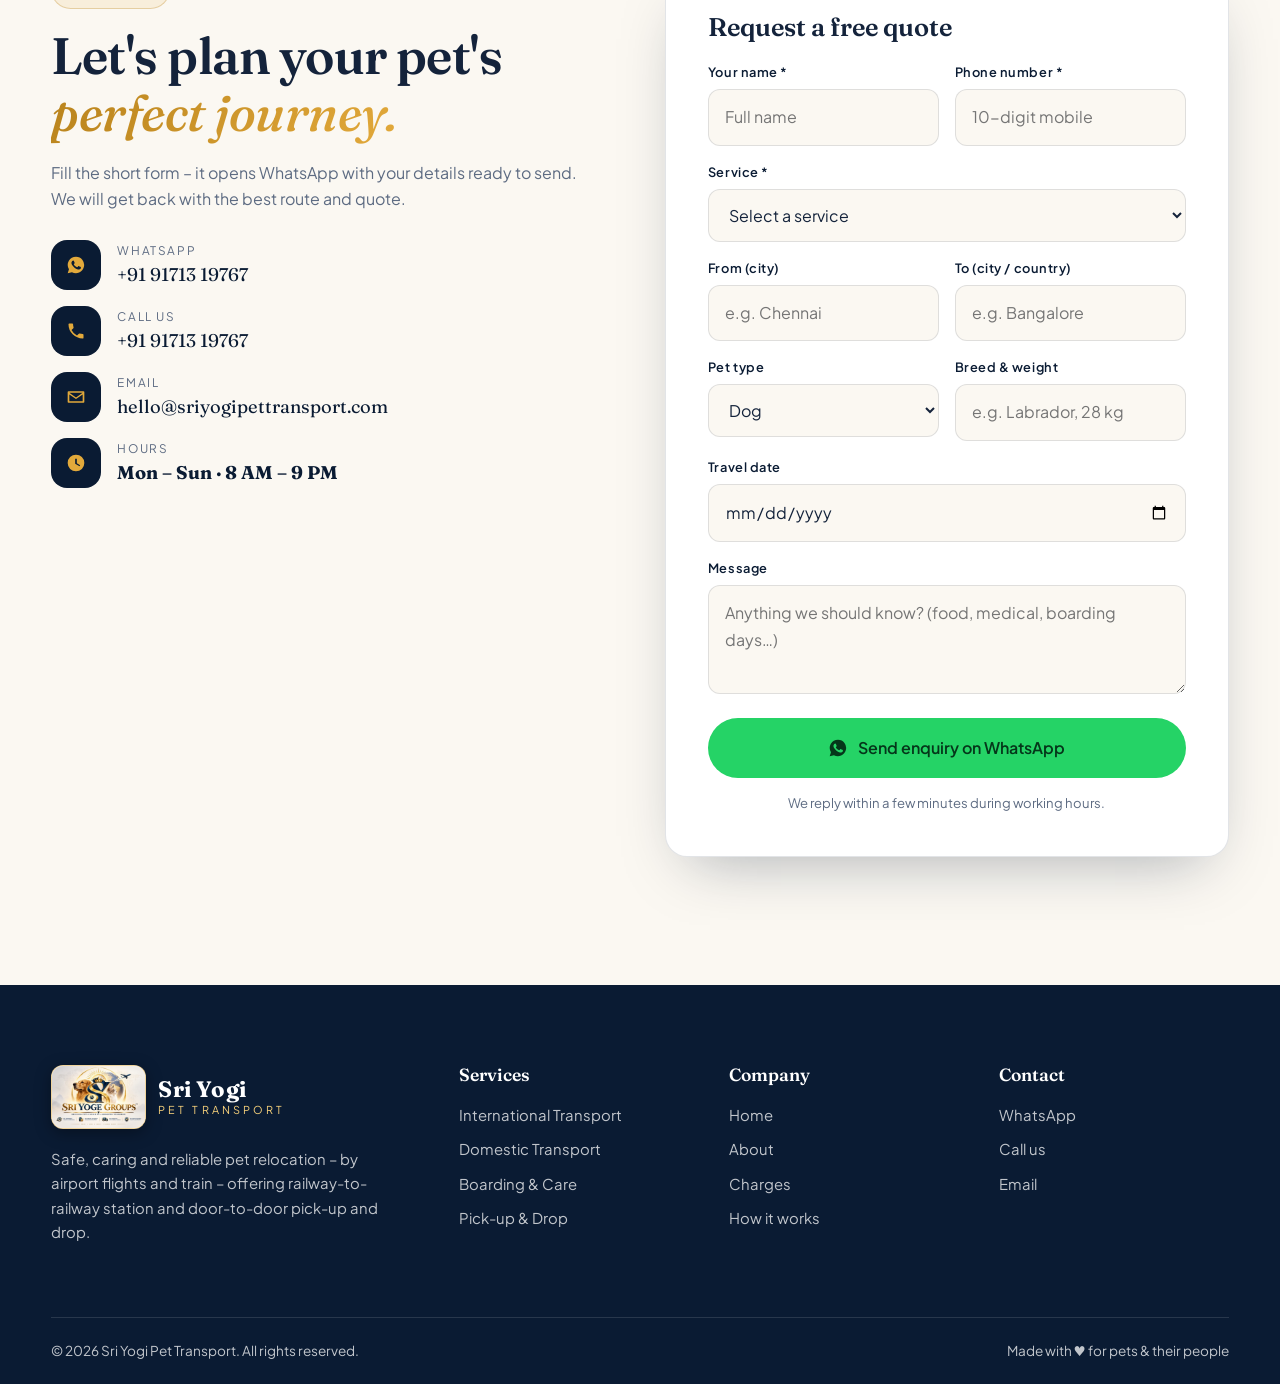
==== commit 5c9cd820: "Add official contact and WhatsApp number 9171319767 to navbar, footer, buttons, and enquiry form" ====
--- a/index.html
+++ b/index.html
@@ -52,10 +52,10 @@
       </a>
       <nav class="nav__links" id="navLinks" aria-label="Primary">
         <a href="index.html" class="is-active">Home</a><a href="about.html">About</a><a href="services.html">Services</a><a href="charges.html">Charges</a><a href="how-it-works.html">How it works</a>
-        <a href="#contact" class="nav__cta-mobile" data-wa-link><svg width="18" height="18"><use href="#i-wa"/></svg> WhatsApp Us</a>
+        <a href="https://wa.me/919171319767" class="nav__cta-mobile" data-wa-link target="_blank" rel="noopener"><svg width="18" height="18"><use href="#i-wa"/></svg> WhatsApp Us</a>
       </nav>
       <div class="nav__actions">
-        <a href="#contact" class="btn btn--gold btn--sm" data-wa-link>
+        <a href="https://wa.me/919171319767" class="btn btn--gold btn--sm" data-wa-link target="_blank" rel="noopener">
           <svg width="18" height="18"><use href="#i-wa"/></svg> WhatsApp Us
         </a>
         <button class="burger" id="burger" aria-label="Menu" aria-expanded="false"><span></span><span></span><span></span></button>
@@ -235,8 +235,8 @@
           <p class="reveal">Fill the short form – it opens WhatsApp with your details ready to send. We will get back with the best route and quote.</p>
 
           <ul class="contact__list reveal">
-            <li><span><svg width="20" height="20"><use href="#i-wa"/></svg></span><div><small>WhatsApp</small><a href="#" data-wa-link data-wa-text>+91 00000 00000</a></div></li>
-            <li><span><svg width="20" height="20"><use href="#i-phone"/></svg></span><div><small>Call us</small><a href="#" data-phone-link data-phone-text>+91 00000 00000</a></div></li>
+            <li><span><svg width="20" height="20"><use href="#i-wa"/></svg></span><div><small>WhatsApp</small><a href="https://wa.me/919171319767" data-wa-link data-wa-text target="_blank" rel="noopener">+91 91713 19767</a></div></li>
+            <li><span><svg width="20" height="20"><use href="#i-phone"/></svg></span><div><small>Call us</small><a href="tel:+919171319767" data-phone-link data-phone-text>+91 91713 19767</a></div></li>
             <li><span><svg width="20" height="20"><use href="#i-mail"/></svg></span><div><small>Email</small><a href="#" data-mail-link data-mail-text>hello@sriyogipettransport.com</a></div></li>
             <li><span><svg width="20" height="20"><use href="#i-clock"/></svg></span><div><small>Hours</small><b>Mon – Sun · 8 AM – 9 PM</b></div></li>
           </ul>
@@ -285,12 +285,12 @@
       </div>
       <div><h4>Services</h4><ul><li><a href="services.html">International Transport</a></li><li><a href="services.html">Domestic Transport</a></li><li><a href="services.html">Boarding &amp; Care</a></li><li><a href="services.html">Pick-up &amp; Drop</a></li></ul></div>
       <div><h4>Company</h4><ul><li><a href="index.html">Home</a></li><li><a href="about.html">About</a></li><li><a href="charges.html">Charges</a></li><li><a href="how-it-works.html">How it works</a></li></ul></div>
-      <div><h4>Contact</h4><ul><li><a href="#" data-wa-link>WhatsApp</a></li><li><a href="#" data-phone-link>Call us</a></li><li><a href="#" data-mail-link>Email</a></li></ul></div>
+      <div><h4>Contact</h4><ul><li><a href="https://wa.me/919171319767" data-wa-link target="_blank" rel="noopener">WhatsApp</a></li><li><a href="tel:+919171319767" data-phone-link>Call us</a></li><li><a href="#" data-mail-link>Email</a></li></ul></div>
     </div>
     <div class="container footer__bar"><span>© <span id="year"></span> Sri Yogi Pet Transport. All rights reserved.</span><span>Made with ♥ for pets &amp; their people</span></div>
   </footer>
 
-  <a href="#" class="wa-float" data-wa-link aria-label="Chat on WhatsApp"><svg width="30" height="30"><use href="#i-wa"/></svg><span>Chat with us</span></a>
+  <a href="https://wa.me/919171319767" class="wa-float" data-wa-link aria-label="Chat on WhatsApp" target="_blank" rel="noopener"><svg width="30" height="30"><use href="#i-wa"/></svg><span>Chat with us</span></a>
   <button class="to-top" id="toTop" aria-label="Back to top"><svg width="20" height="20" style="transform:rotate(-90deg)"><use href="#i-arrow"/></svg></button>
 
   <script src="js/main.js"></script>
